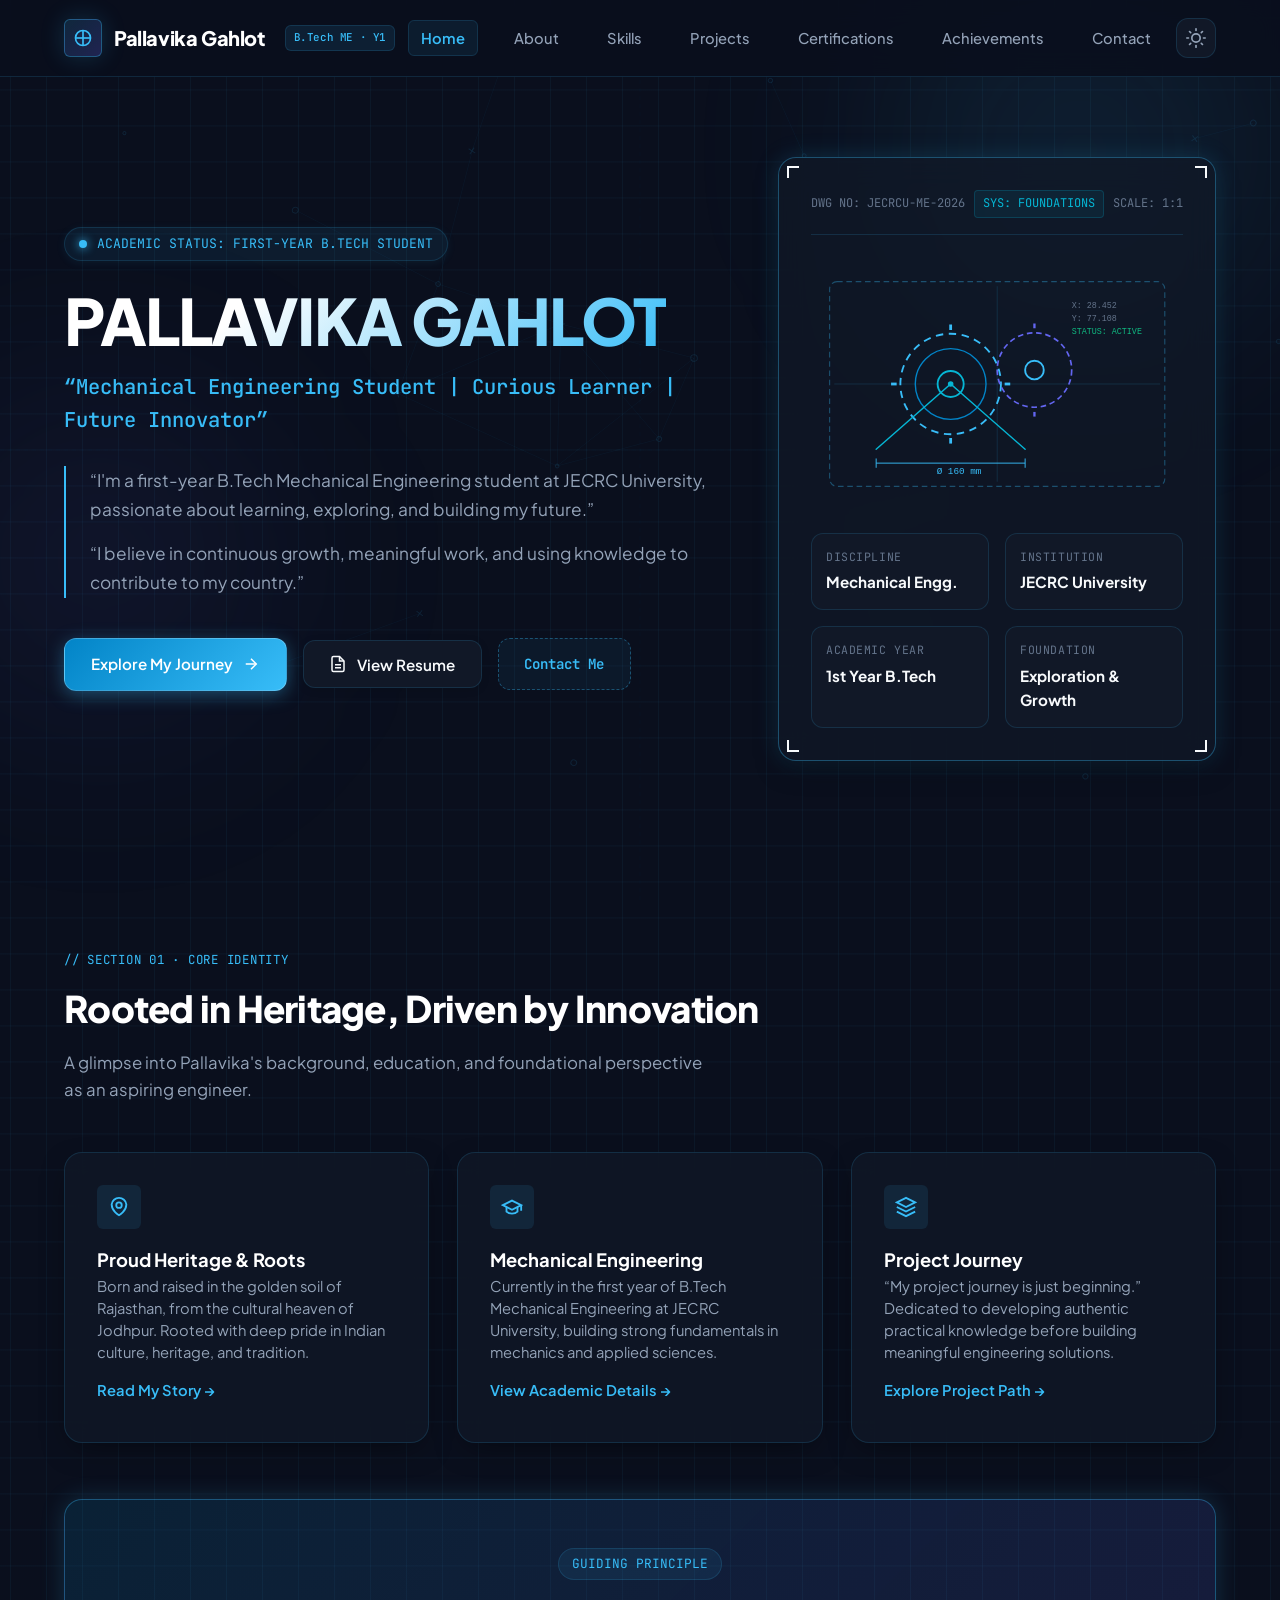
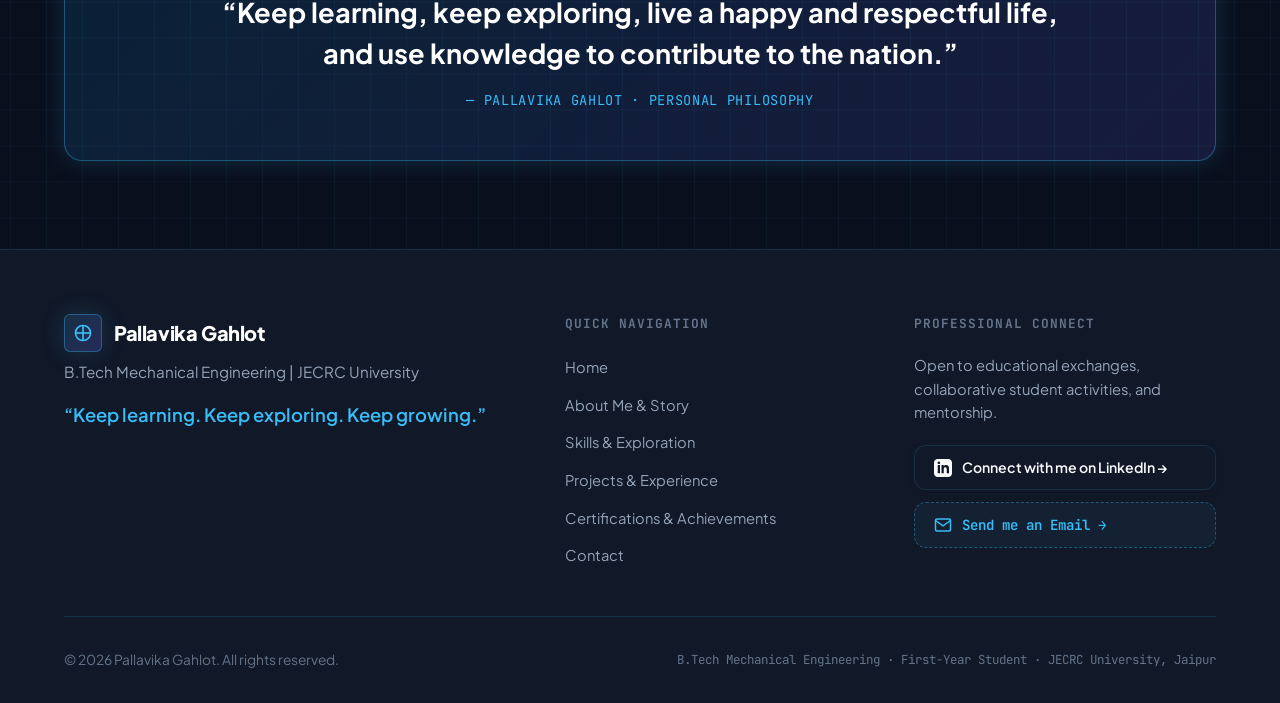
==== index.html @ b245cdf1 "Add files via upload" ====
<!DOCTYPE html>
<html lang="en" data-theme="dark">
<head>
  <meta charset="UTF-8">
  <meta name="viewport" content="width=device-width, initial-scale=1.0">
  <title>Pallavika Gahlot | Mechanical Engineering Student</title>
  <meta name="description" content="Personal portfolio of Pallavika Gahlot, a first-year B.Tech Mechanical Engineering student at JECRC University, passionate about learning, exploration, innovation, and contributing to India.">
  <link rel="stylesheet" href="css/style.css">
  <link rel="stylesheet" href="css/blueprint.css">
</head>
<body>
  <!-- Ambient Background Lighting & Blueprint Grid -->
  <div class="blueprint-background">
    <div class="ambient-light-1"></div>
    <div class="ambient-light-2"></div>
  </div>

  <!-- Sticky Navigation Bar -->
  <header class="navbar-header">
    <div class="container nav-container">
      <a href="index.html" class="brand-logo" aria-label="Pallavika Gahlot Home">
        <div class="brand-emblem">
          <svg width="20" height="20" viewBox="0 0 24 24" fill="none" stroke="currentColor" stroke-width="2">
            <circle cx="12" cy="12" r="9"></circle>
            <path d="M12 3v18"></path>
            <path d="M3 12h18"></path>
          </svg>
        </div>
        <span>Pallavika Gahlot</span>
        <span class="brand-badge">B.Tech ME · Y1</span>
      </a>

      <!-- Desktop Nav -->
      <nav aria-label="Main Navigation">
        <ul class="nav-links-desktop">
          <li><a href="index.html" class="nav-link active">Home</a></li>
          <li><a href="about.html" class="nav-link">About</a></li>
          <li><a href="skills.html" class="nav-link">Skills</a></li>
          <li><a href="projects.html" class="nav-link">Projects</a></li>
          <li><a href="achievements.html#certifications" class="nav-link">Certifications</a></li>
          <li><a href="achievements.html" class="nav-link">Achievements</a></li>
          <li><a href="contact.html" class="nav-link">Contact</a></li>
        </ul>
      </nav>

      <!-- Nav Actions (Theme Toggle & Mobile Menu) -->
      <div class="nav-actions">
        <button class="theme-toggle-btn" aria-label="Toggle visual theme">
          <span class="theme-icon">
            <svg width="20" height="20" viewBox="0 0 24 24" fill="none" stroke="currentColor" stroke-width="2">
              <circle cx="12" cy="12" r="5"></circle>
              <line x1="12" y1="1" x2="12" y2="3"></line>
              <line x1="12" y1="21" x2="12" y2="23"></line>
            </svg>
          </span>
        </button>
        <button class="mobile-menu-btn" aria-label="Open mobile navigation" aria-expanded="false">
          <svg width="24" height="24" viewBox="0 0 24 24" fill="none" stroke="currentColor" stroke-width="2">
            <line x1="3" y1="12" x2="21" y2="12"></line>
            <line x1="3" y1="6" x2="21" y2="6"></line>
            <line x1="3" y1="18" x2="21" y2="18"></line>
          </svg>
        </button>
      </div>
    </div>
  </header>

  <!-- Mobile Drawer Menu -->
  <div class="mobile-nav-drawer" id="mobileNavDrawer" aria-label="Mobile Navigation">
    <a href="index.html" class="mobile-nav-link active">Home <span>→</span></a>
    <a href="about.html" class="mobile-nav-link">About <span>→</span></a>
    <a href="skills.html" class="mobile-nav-link">Skills <span>→</span></a>
    <a href="projects.html" class="mobile-nav-link">Projects <span>→</span></a>
    <a href="achievements.html#certifications" class="mobile-nav-link">Certifications <span>→</span></a>
    <a href="achievements.html" class="mobile-nav-link">Achievements <span>→</span></a>
    <a href="contact.html" class="mobile-nav-link">Contact <span>→</span></a>
  </div>

  <main>
    <!-- PAGE 1 — HERO SECTION -->
    <section class="hero-section">
      <div class="container hero-grid">
        <div class="hero-content-col">
          <div class="hero-eyebrow">
            <span class="pulsing-dot"></span>
            <span>ACADEMIC STATUS: FIRST-YEAR B.TECH STUDENT</span>
          </div>

          <h1 class="hero-title">
            <span>PALLAVIKA GAHLOT</span>
          </h1>

          <div class="hero-headline">
            “Mechanical Engineering Student | Curious Learner | Future Innovator”
          </div>

          <div class="hero-intro-box">
            <p class="hero-intro-text">
              “I'm a first-year B.Tech Mechanical Engineering student at JECRC University, passionate about learning, exploring, and building my future.”
            </p>
            <p class="hero-intro-text">
              “I believe in continuous growth, meaningful work, and using knowledge to contribute to my country.”
            </p>
          </div>

          <div class="hero-actions">
            <a href="about.html" class="btn btn-primary">
              Explore My Journey
              <svg width="18" height="18" viewBox="0 0 24 24" fill="none" stroke="currentColor" stroke-width="2">
                <line x1="5" y1="12" x2="19" y2="12"></line>
                <polyline points="12 5 19 12 12 19"></polyline>
              </svg>
            </a>
            <button class="btn btn-secondary btn-view-resume">
              <svg width="18" height="18" viewBox="0 0 24 24" fill="none" stroke="currentColor" stroke-width="2">
                <path d="M14 2H6a2 2 0 0 0-2 2v16a2 2 0 0 0 2 2h12a2 2 0 0 0 2-2V8z"></path>
                <polyline points="14 2 14 8 20 8"></polyline>
                <line x1="16" y1="13" x2="8" y2="13"></line>
                <line x1="16" y1="17" x2="8" y2="17"></line>
              </svg>
              View Resume
            </button>
            <a href="contact.html" class="btn btn-blueprint">
              Contact Me
            </a>
          </div>
        </div>

        <!-- Mechanical Engineering Blueprint Technical Card -->
        <div class="hero-graphic-col">
          <div class="blueprint-showcase-card">
            <!-- Corner Brackets -->
            <div class="tech-bracket-tl"></div>
            <div class="tech-bracket-tr"></div>
            <div class="tech-bracket-bl"></div>
            <div class="tech-bracket-br"></div>

            <div class="blueprint-header-meta">
              <span>DWG NO: JECRCU-ME-2026</span>
              <span class="spec-badge">SYS: FOUNDATIONS</span>
              <span>SCALE: 1:1</span>
            </div>

            <div class="cad-graphic-wrapper">
              <!-- Geometric Engineering Line Art SVG -->
              <svg class="cad-svg-graphic" viewBox="0 0 400 240" fill="none" xmlns="http://www.w3.org/2000/svg">
                <!-- Outer Schematic Frame -->
                <rect x="20" y="10" width="360" height="220" rx="8" stroke="var(--border-strong)" stroke-dasharray="6 4" stroke-width="1.2"/>
                
                <!-- Center Coordinate Axis -->
                <line x1="200" y1="15" x2="200" y2="225" stroke="var(--border-color)" stroke-width="1"/>
                <line x1="25" y1="120" x2="375" y2="120" stroke="var(--border-color)" stroke-width="1"/>
                
                <!-- Rotating CAD Gear Elements -->
                <g class="gear-cw" style="transform-origin: 150px 120px;">
                  <circle cx="150" cy="120" r="54" stroke="var(--accent-blue)" stroke-width="2" stroke-dasharray="8 6"/>
                  <circle cx="150" cy="120" r="38" stroke="var(--accent-blue-deep)" stroke-width="1.5"/>
                  <circle cx="150" cy="120" r="14" fill="var(--bg-surface)" stroke="var(--accent-cyan)" stroke-width="2"/>
                  <!-- Gear teeth ticks -->
                  <line x1="150" y1="62" x2="150" y2="56" stroke="var(--accent-blue)" stroke-width="3"/>
                  <line x1="150" y1="178" x2="150" y2="184" stroke="var(--accent-blue)" stroke-width="3"/>
                  <line x1="92" y1="120" x2="86" y2="120" stroke="var(--accent-blue)" stroke-width="3"/>
                  <line x1="208" y1="120" x2="214" y2="120" stroke="var(--accent-blue)" stroke-width="3"/>
                </g>

                <g class="gear-ccw" style="transform-origin: 240px 105px;">
                  <circle cx="240" cy="105" r="40" stroke="var(--accent-indigo)" stroke-width="1.8" stroke-dasharray="6 4"/>
                  <circle cx="240" cy="105" r="10" fill="var(--bg-surface)" stroke="var(--accent-blue)" stroke-width="2"/>
                  <line x1="240" y1="60" x2="240" y2="55" stroke="var(--accent-indigo)" stroke-width="2.5"/>
                  <line x1="240" y1="150" x2="240" y2="155" stroke="var(--accent-indigo)" stroke-width="2.5"/>
                </g>

                <!-- Technical Compass / Caliper Geometry Lines -->
                <path d="M 70 190 L 150 120 L 230 190" stroke="var(--accent-cyan)" stroke-width="1.5" stroke-linecap="round"/>
                <circle cx="150" cy="120" r="3" fill="var(--accent-cyan)"/>
                
                <!-- Dimension Annotation -->
                <line x1="70" y1="205" x2="230" y2="205" stroke="var(--accent-blue)" stroke-width="1"/>
                <line x1="70" y1="200" x2="70" y2="210" stroke="var(--accent-blue)" stroke-width="1"/>
                <line x1="230" y1="200" x2="230" y2="210" stroke="var(--accent-blue)" stroke-width="1"/>
                <text x="135" y="217" font-family="monospace" font-size="10" fill="var(--accent-blue)">Ø 160 mm</text>

                <!-- Top Right Precision Coordinates -->
                <text x="280" y="38" font-family="monospace" font-size="9" fill="var(--text-muted)">X: 28.452</text>
                <text x="280" y="52" font-family="monospace" font-size="9" fill="var(--text-muted)">Y: 77.108</text>
                <text x="280" y="66" font-family="monospace" font-size="9" fill="var(--accent-emerald)">STATUS: ACTIVE</text>
              </svg>
            </div>

            <div class="blueprint-stats-grid">
              <div class="spec-item">
                <div class="spec-label">Discipline</div>
                <div class="spec-value">Mechanical Engg.</div>
              </div>
              <div class="spec-item">
                <div class="spec-label">Institution</div>
                <div class="spec-value">JECRC University</div>
              </div>
              <div class="spec-item">
                <div class="spec-label">Academic Year</div>
                <div class="spec-value">1st Year B.Tech</div>
              </div>
              <div class="spec-item">
                <div class="spec-label">Foundation</div>
                <div class="spec-value">Exploration & Growth</div>
              </div>
            </div>
          </div>
        </div>
      </div>
    </section>

    <!-- SECTION: CORE OVERVIEW & ESSENCE -->
    <section class="section-spacing">
      <div class="container">
        <div class="section-header">
          <div class="section-tag">// Section 01 · Core Identity</div>
          <h2 class="section-title">Rooted in Heritage, Driven by Innovation</h2>
          <p class="section-desc">
            A glimpse into Pallavika's background, education, and foundational perspective as an aspiring engineer.
          </p>
        </div>

        <div class="grid-3">
          <!-- Story Teaser Card -->
          <div class="card">
            <div class="interest-icon">
              <svg width="22" height="22" viewBox="0 0 24 24" fill="none" stroke="currentColor" stroke-width="2">
                <path d="M12 21s-8-4.5-8-11.8A8 8 0 0 1 12 2a8 8 0 0 1 8 7.2c0 7.3-8 11.8-8 11.8z"></path>
                <circle cx="12" cy="10" r="3"></circle>
              </svg>
            </div>
            <h3 class="interest-title" style="margin-top: 1rem;">Proud Heritage & Roots</h3>
            <p class="interest-desc">
              Born and raised in the golden soil of Rajasthan, from the cultural heaven of Jodhpur. Rooted with deep pride in Indian culture, heritage, and tradition.
            </p>
            <a href="about.html" class="nav-link" style="padding-left: 0; color: var(--accent-blue); font-weight: 600; margin-top: 0.5rem; display: inline-flex; align-items: center; gap: 0.4rem;">
              Read My Story →
            </a>
          </div>

          <!-- Education Teaser Card -->
          <div class="card">
            <div class="interest-icon">
              <svg width="22" height="22" viewBox="0 0 24 24" fill="none" stroke="currentColor" stroke-width="2">
                <path d="M22 10v6M2 10l10-5 10 5-10 5z"></path>
                <path d="M6 12v5c3 3 9 3 12 0v-5"></path>
              </svg>
            </div>
            <h3 class="interest-title" style="margin-top: 1rem;">Mechanical Engineering</h3>
            <p class="interest-desc">
              Currently in the first year of B.Tech Mechanical Engineering at JECRC University, building strong fundamentals in mechanics and applied sciences.
            </p>
            <a href="about.html#education" class="nav-link" style="padding-left: 0; color: var(--accent-blue); font-weight: 600; margin-top: 0.5rem; display: inline-flex; align-items: center; gap: 0.4rem;">
              View Academic Details →
            </a>
          </div>

          <!-- Project Journey Teaser Card -->
          <div class="card">
            <div class="interest-icon">
              <svg width="22" height="22" viewBox="0 0 24 24" fill="none" stroke="currentColor" stroke-width="2">
                <polygon points="12 2 2 7 12 12 22 7 12 2"></polygon>
                <polyline points="2 17 12 22 22 17"></polyline>
                <polyline points="2 12 12 17 22 12"></polyline>
              </svg>
            </div>
            <h3 class="interest-title" style="margin-top: 1rem;">Project Journey</h3>
            <p class="interest-desc">
              “My project journey is just beginning.” Dedicated to developing authentic practical knowledge before building meaningful engineering solutions.
            </p>
            <a href="projects.html" class="nav-link" style="padding-left: 0; color: var(--accent-blue); font-weight: 600; margin-top: 0.5rem; display: inline-flex; align-items: center; gap: 0.4rem;">
              Explore Project Path →
            </a>
          </div>
        </div>

        <!-- Prominent Personal Philosophy Banner -->
        <div class="philosophy-banner" style="margin-top: 3.5rem;">
          <div class="page-header-tag" style="margin-bottom: 0.75rem;">GUIDING PRINCIPLE</div>
          <blockquote class="philosophy-quote">
            “Keep learning, keep exploring, live a happy and respectful life, and use knowledge to contribute to the nation.”
          </blockquote>
          <div class="philosophy-author">
            — Pallavika Gahlot · Personal Philosophy
          </div>
        </div>
      </div>
    </section>
  </main>

  <!-- PROFESSIONAL FOOTER -->
  <footer class="site-footer">
    <div class="container">
      <div class="footer-grid">
        <div>
          <div class="brand-logo" style="margin-bottom: 0.5rem;">
            <div class="brand-emblem">
              <svg width="20" height="20" viewBox="0 0 24 24" fill="none" stroke="currentColor" stroke-width="2">
                <circle cx="12" cy="12" r="9"></circle>
                <path d="M12 3v18"></path>
                <path d="M3 12h18"></path>
              </svg>
            </div>
            <span>Pallavika Gahlot</span>
          </div>
          <p style="color: var(--text-secondary); font-size: 0.95rem;">
            B.Tech Mechanical Engineering | JECRC University
          </p>
          <p class="footer-quote">
            “Keep learning. Keep exploring. Keep growing.”
          </p>
        </div>

        <div>
          <h4 class="footer-heading">Quick Navigation</h4>
          <ul class="footer-links-list">
            <li><a href="index.html" class="footer-link">Home</a></li>
            <li><a href="about.html" class="footer-link">About Me & Story</a></li>
            <li><a href="skills.html" class="footer-link">Skills & Exploration</a></li>
            <li><a href="projects.html" class="footer-link">Projects & Experience</a></li>
            <li><a href="achievements.html" class="footer-link">Certifications & Achievements</a></li>
            <li><a href="contact.html" class="footer-link">Contact</a></li>
          </ul>
        </div>

        <div>
          <h4 class="footer-heading">Professional Connect</h4>
          <p style="color: var(--text-secondary); font-size: 0.92rem; margin-bottom: 1.25rem;">
            Open to educational exchanges, collaborative student activities, and mentorship.
          </p>
          <div style="display: flex; flex-direction: column; gap: 0.75rem;">
            <a href="https://www.linkedin.com/in/pallavika-gahlot-91a79342b?utm_source=share_via&utm_content=profile&utm_medium=member_android" target="_blank" rel="noopener noreferrer" class="btn btn-secondary" style="font-size: 0.88rem; padding: 0.65rem 1.2rem; justify-content: flex-start;">
              <svg width="18" height="18" viewBox="0 0 24 24" fill="currentColor">
                <path d="M19 0h-14c-2.761 0-5 2.239-5 5v14c0 2.761 2.239 5 5 5h14c2.762 0 5-2.239 5-5v-14c0-2.761-2.238-5-5-5zm-11 19h-3v-11h3v11zm-1.5-12.268c-.966 0-1.75-.79-1.75-1.764s.784-1.764 1.75-1.764 1.75.79 1.75 1.764-.783 1.764-1.75 1.764zm13.5 12.268h-3v-5.604c0-3.368-4-3.113-4 0v5.604h-3v-11h3v1.765c1.396-2.586 7-2.777 7 2.476v6.759z"/>
              </svg>
              Connect with me on LinkedIn →
            </a>
            <a href="mailto:pallavika.26bmen0022@jecrcu.edu.in" class="btn btn-blueprint" style="font-size: 0.88rem; padding: 0.65rem 1.2rem; justify-content: flex-start;">
              <svg width="18" height="18" viewBox="0 0 24 24" fill="none" stroke="currentColor" stroke-width="2">
                <path d="M4 4h16c1.1 0 2 .9 2 2v12c0 1.1-.9 2-2 2H4c-1.1 0-2-.9-2-2V6c0-1.1.9-2 2-2z"></path>
                <polyline points="22,6 12,13 2,6"></polyline>
              </svg>
              Send me an Email →
            </a>
          </div>
        </div>
      </div>

      <div class="footer-bottom-bar">
        <div>
          © 2026 Pallavika Gahlot. All rights reserved.
        </div>
        <div style="font-family: var(--font-tech); font-size: 0.78rem;">
          B.Tech Mechanical Engineering · First-Year Student · JECRC University, Jaipur
        </div>
      </div>
    </div>
  </footer>

  <!-- RESUME PREVIEW MODAL (VERIFIED & AUTHENTIC) -->
  <div class="modal-backdrop" id="resumeModal" role="dialog" aria-modal="true" aria-labelledby="resumeModalTitle">
    <div class="resume-modal-container">
      <div class="resume-modal-header">
        <div>
          <h3 id="resumeModalTitle" style="font-size: 1.25rem; font-weight: 700; color: var(--text-bright);">
            Verified Resume Profile
          </h3>
          <span style="font-family: var(--font-tech); font-size: 0.74rem; color: var(--accent-blue);">
            DOC REF: PG-RESUME-V1.0 · AUTHENTIC INFORMATION ONLY
          </span>
        </div>
        <div style="display: flex; gap: 0.5rem; align-items: center;">
          <button id="printResumeBtn" class="btn btn-secondary" style="padding: 0.4rem 0.8rem; font-size: 0.82rem;" title="Print or save as PDF">
            Print / PDF
          </button>
          <button class="modal-close-btn" data-close-modal aria-label="Close resume modal">
            <svg width="20" height="20" viewBox="0 0 24 24" fill="none" stroke="currentColor" stroke-width="2">
              <line x1="18" y1="6" x2="6" y2="18"></line>
              <line x1="6" y1="6" x2="18" y2="18"></line>
            </svg>
          </button>
        </div>
      </div>

      <div class="resume-modal-body">
        <div class="resume-paper">
          <!-- Resume Header -->
          <div style="border-bottom: 2px solid var(--accent-blue); padding-bottom: 1.25rem; margin-bottom: 1.5rem;">
            <h2 style="font-size: 1.8rem; font-weight: 800; color: var(--text-bright); margin-bottom: 0.25rem;">
              PALLAVIKA GAHLOT
            </h2>
            <div style="font-family: var(--font-tech); font-size: 0.88rem; color: var(--accent-blue); margin-bottom: 0.75rem;">
              First-Year B.Tech Student — Mechanical Engineering | JECRC University
            </div>
            <div style="font-size: 0.88rem; color: var(--text-secondary); display: flex; flex-wrap: wrap; gap: 1.25rem;">
              <span><strong>Email:</strong> pallavika.26bmen0022@jecrcu.edu.in</span>
              <span><strong>Location:</strong> Jodhpur, Rajasthan / Jaipur, India</span>
            </div>
          </div>

          <!-- Academic Education -->
          <div style="margin-bottom: 1.75rem;">
            <h4 style="font-family: var(--font-tech); font-size: 0.85rem; text-transform: uppercase; color: var(--accent-blue); letter-spacing: 0.05em; margin-bottom: 0.75rem; border-bottom: 1px solid var(--border-color); padding-bottom: 0.3rem;">
              // EDUCATION
            </h4>
            
            <div style="margin-bottom: 1rem;">
              <div style="display: flex; justify-content: space-between; flex-wrap: wrap;">
                <strong style="color: var(--text-bright);">Bachelor of Technology (B.Tech) — Mechanical Engineering</strong>
                <span style="font-family: var(--font-tech); font-size: 0.8rem; color: var(--accent-blue);">Current (First-Year)</span>
              </div>
              <div style="color: var(--text-secondary); font-size: 0.92rem;">JECRC University (JECRCU), Jaipur</div>
              <div style="font-size: 0.86rem; color: var(--text-muted); margin-top: 0.2rem;">
                Focusing on core engineering sciences, foundational mathematics, mechanics, and practical engineering inquiry.
              </div>
            </div>

            <div>
              <div style="display: flex; justify-content: space-between; flex-wrap: wrap;">
                <strong style="color: var(--text-bright);">Senior Secondary & High School Education</strong>
                <span style="font-family: var(--font-tech); font-size: 0.8rem; color: var(--text-muted);">Completed</span>
              </div>
              <div style="color: var(--text-secondary); font-size: 0.92rem;">Mahaveer Public School, Jodhpur</div>
              <div style="font-size: 0.86rem; color: var(--text-muted); margin-top: 0.2rem;">
                Institution with strong cultural roots, fostering spiritual purity, disciplined nonviolence, and personal development.
              </div>
            </div>
          </div>

          <!-- Certifications & Participation -->
          <div style="margin-bottom: 1.75rem;">
            <h4 style="font-family: var(--font-tech); font-size: 0.85rem; text-transform: uppercase; color: var(--accent-blue); letter-spacing: 0.05em; margin-bottom: 0.75rem; border-bottom: 1px solid var(--border-color); padding-bottom: 0.3rem;">
              // CERTIFICATIONS
            </h4>
            <div>
              <strong style="color: var(--text-bright);">Model United Nations (MUN) Participation Certificates</strong>
              <div style="color: var(--text-secondary); font-size: 0.9rem; margin-top: 0.2rem;">
                Participated in Model United Nations during school years and received certificates recognizing active participation, public discourse, and international committee simulations.
              </div>
            </div>
          </div>

          <!-- Skills, Activities & Exploration -->
          <div style="margin-bottom: 1.75rem;">
            <h4 style="font-family: var(--font-tech); font-size: 0.85rem; text-transform: uppercase; color: var(--accent-blue); letter-spacing: 0.05em; margin-bottom: 0.75rem; border-bottom: 1px solid var(--border-color); padding-bottom: 0.3rem;">
              // SKILLS & ACTIVE INTERESTS
            </h4>
            <div style="display: flex; flex-wrap: wrap; gap: 0.5rem; margin-bottom: 0.75rem;">
              <span class="theme-chip" style="color: var(--accent-emerald); font-weight: 600;">Badminton</span>
              <span class="theme-chip">Continuous Self-Development</span>
              <span class="theme-chip">Trying New Things</span>
              <span class="theme-chip">Exploring New Activities</span>
              <span class="theme-chip">Learning New Skills</span>
            </div>
            <p style="font-size: 0.86rem; color: var(--text-secondary); line-height: 1.5;">
              <strong>Currently Learning & Exploring:</strong> As a first-year Mechanical Engineering student, actively developing engineering foundations and exploring different practical areas of technology.
            </p>
          </div>

          <!-- Professional Experience Notice -->
          <div style="margin-bottom: 1.75rem;">
            <h4 style="font-family: var(--font-tech); font-size: 0.85rem; text-transform: uppercase; color: var(--accent-blue); letter-spacing: 0.05em; margin-bottom: 0.75rem; border-bottom: 1px solid var(--border-color); padding-bottom: 0.3rem;">
              // PROFESSIONAL EXPERIENCE
            </h4>
            <div style="background: rgba(56, 189, 248, 0.05); padding: 0.9rem; border-radius: var(--radius-sm); border: 1px dashed var(--border-color); font-size: 0.88rem; color: var(--text-secondary);">
              <strong>Status:</strong> No professional work experience yet. As a first-year B.Tech student, Pallavika is currently dedicated to academic education, skill building, exploratory learning, and laboratory foundations.
            </div>
          </div>

          <!-- Personal Philosophy & National Purpose -->
          <div>
            <h4 style="font-family: var(--font-tech); font-size: 0.85rem; text-transform: uppercase; color: var(--accent-blue); letter-spacing: 0.05em; margin-bottom: 0.5rem; border-bottom: 1px solid var(--border-color); padding-bottom: 0.3rem;">
              // GUIDING PHILOSOPHY & AMBITION
            </h4>
            <p style="font-size: 0.9rem; color: var(--text-bright); font-style: italic;">
              “Keep learning, keep exploring, live a happy and respectful life, and use knowledge to contribute to the nation.”
            </p>
          </div>
        </div>

        <div style="margin-top: 1.5rem; text-align: center; color: var(--text-muted); font-size: 0.82rem; font-family: var(--font-tech);">
          [Note: Comprehensive Industry Engineering CV — Coming Soon as upper-year coursework and capstone projects advance.]
        </div>
      </div>
    </div>
  </div>

  <script src="js/blueprint-canvas.js"></script>
  <script src="js/main.js"></script>
</body>
</html>
---- css/style.css ----
/* ===================================================================
   PALLAVIKA GAHLOT - PORTFOLIO STYLESHEET
   Aesthetic: Modern Mechanical Engineering / Clean Technical Blueprint
   =================================================================== */

@import url('https://fonts.googleapis.com/css2?family=JetBrains+Mono:wght@400;500;600&family=Plus+Jakarta+Sans:wght@300;400;500;600;700;800&display=swap');

:root {
  /* Dark Mode Default / Engineering CAD Palette */
  --bg-body: #0a0f1d;
  --bg-surface: #111827;
  --bg-card: rgba(17, 24, 39, 0.75);
  --bg-card-hover: rgba(26, 36, 56, 0.85);
  --bg-elevated: #1e293b;
  --border-color: rgba(56, 189, 248, 0.15);
  --border-strong: rgba(56, 189, 248, 0.35);
  --grid-line: rgba(56, 189, 248, 0.05);

  --text-primary: #f8fafc;
  --text-secondary: #94a3b8;
  --text-muted: #64748b;
  --text-bright: #ffffff;

  --accent-blue: #38bdf8;
  --accent-blue-deep: #0284c7;
  --accent-indigo: #6366f1;
  --accent-cyan: #06b6d4;
  --accent-amber: #f59e0b;
  --accent-amber-glow: rgba(245, 158, 11, 0.2);
  --accent-emerald: #10b981;

  --blueprint-glow: 0 0 25px rgba(56, 189, 248, 0.18);
  --blueprint-glow-strong: 0 0 35px rgba(56, 189, 248, 0.35);
  --shadow-card: 0 10px 30px -10px rgba(0, 0, 0, 0.5);

  --font-main: 'Plus Jakarta Sans', system-ui, -apple-system, sans-serif;
  --font-tech: 'JetBrains Mono', Consolas, monospace;

  --radius-sm: 6px;
  --radius-md: 12px;
  --radius-lg: 18px;
  --radius-full: 9999px;

  --transition-fast: 0.2s cubic-bezier(0.16, 1, 0.3, 1);
  --transition-base: 0.3s cubic-bezier(0.16, 1, 0.3, 1);
  --transition-smooth: 0.5s cubic-bezier(0.16, 1, 0.3, 1);
}

[data-theme="light"] {
  --bg-body: #f8fafc;
  --bg-surface: #ffffff;
  --bg-card: rgba(255, 255, 255, 0.9);
  --bg-card-hover: #ffffff;
  --bg-elevated: #f1f5f9;
  --border-color: rgba(2, 132, 199, 0.18);
  --border-strong: rgba(2, 132, 199, 0.35);
  --grid-line: rgba(2, 132, 199, 0.06);

  --text-primary: #0f172a;
  --text-secondary: #475569;
  --text-muted: #64748b;
  --text-bright: #020617;

  --accent-blue: #0284c7;
  --accent-blue-deep: #0369a1;
  --accent-indigo: #4f46e5;
  --accent-cyan: #0891b2;
  --accent-amber: #d97706;
  --accent-amber-glow: rgba(217, 119, 6, 0.15);
  --accent-emerald: #059669;

  --blueprint-glow: 0 0 20px rgba(2, 132, 199, 0.12);
  --blueprint-glow-strong: 0 0 30px rgba(2, 132, 199, 0.22);
  --shadow-card: 0 10px 30px -10px rgba(15, 23, 42, 0.08);
}

/* Base Resets */
*, *::before, *::after {
  box-sizing: border-box;
  margin: 0;
  padding: 0;
}

html {
  font-family: var(--font-main);
  background-color: var(--bg-body);
  color: var(--text-primary);
  scroll-behavior: smooth;
  line-height: 1.6;
  -webkit-font-smoothing: antialiased;
  -moz-osx-font-smoothing: grayscale;
}

body {
  min-height: 100vh;
  display: flex;
  flex-direction: column;
  overflow-x: hidden;
  position: relative;
  background-image: 
    linear-gradient(var(--grid-line) 1px, transparent 1px),
    linear-gradient(90deg, var(--grid-line) 1px, transparent 1px);
  background-size: 36px 36px;
  background-position: center center;
}

a {
  color: inherit;
  text-decoration: none;
  transition: color var(--transition-fast);
}

img, svg {
  vertical-align: middle;
  max-width: 100%;
}

button {
  font-family: inherit;
  cursor: pointer;
  border: none;
  background: none;
}

/* Blueprint Grid Background Accent & Ambient Lights */
.blueprint-background {
  position: fixed;
  top: 0;
  left: 0;
  width: 100%;
  height: 100%;
  pointer-events: none;
  z-index: 0;
  overflow: hidden;
}

.ambient-light-1 {
  position: absolute;
  top: -150px;
  right: -100px;
  width: 600px;
  height: 600px;
  border-radius: 50%;
  background: radial-gradient(circle, rgba(56, 189, 248, 0.12) 0%, transparent 70%);
  filter: blur(80px);
}

.ambient-light-2 {
  position: absolute;
  bottom: 10%;
  left: -150px;
  width: 500px;
  height: 500px;
  border-radius: 50%;
  background: radial-gradient(circle, rgba(99, 102, 241, 0.1) 0%, transparent 70%);
  filter: blur(90px);
}

/* Container */
.container {
  width: 100%;
  max-width: 1200px;
  margin: 0 auto;
  padding: 0 1.5rem;
  position: relative;
  z-index: 1;
}

.section-spacing {
  padding: 5.5rem 0;
}

@media (max-width: 768px) {
  .section-spacing {
    padding: 3.5rem 0;
  }
}

/* ===================================================================
   NAVIGATION BAR
   =================================================================== */
.navbar-header {
  position: sticky;
  top: 0;
  left: 0;
  width: 100%;
  z-index: 1000;
  background: rgba(10, 15, 29, 0.85);
  backdrop-filter: blur(14px);
  -webkit-backdrop-filter: blur(14px);
  border-bottom: 1px solid var(--border-color);
  transition: all var(--transition-base);
}

[data-theme="light"] .navbar-header {
  background: rgba(248, 250, 252, 0.88);
}

.nav-container {
  display: flex;
  align-items: center;
  justify-content: space-between;
  height: 4.75rem;
}

.brand-logo {
  display: flex;
  align-items: center;
  gap: 0.75rem;
  font-weight: 800;
  font-size: 1.25rem;
  letter-spacing: -0.02em;
  color: var(--text-bright);
}

.brand-emblem {
  width: 38px;
  height: 38px;
  border-radius: var(--radius-sm);
  background: linear-gradient(135deg, rgba(56, 189, 248, 0.15), rgba(99, 102, 241, 0.25));
  border: 1px solid var(--border-strong);
  display: flex;
  align-items: center;
  justify-content: center;
  color: var(--accent-blue);
  box-shadow: var(--blueprint-glow);
}

.brand-badge {
  font-family: var(--font-tech);
  font-size: 0.68rem;
  padding: 0.2rem 0.5rem;
  background: rgba(56, 189, 248, 0.1);
  color: var(--accent-blue);
  border: 1px solid var(--border-color);
  border-radius: var(--radius-sm);
  margin-left: 0.5rem;
  font-weight: 500;
}

.nav-links-desktop {
  display: flex;
  align-items: center;
  gap: 1.5rem;
  list-style: none;
}

.nav-link {
  font-size: 0.92rem;
  font-weight: 500;
  color: var(--text-secondary);
  padding: 0.5rem 0.75rem;
  border-radius: var(--radius-sm);
  position: relative;
  transition: all var(--transition-fast);
}

.nav-link:hover {
  color: var(--accent-blue);
}

.nav-link.active {
  color: var(--accent-blue);
  font-weight: 600;
  background: rgba(56, 189, 248, 0.08);
  border: 1px solid var(--border-color);
}

.nav-actions {
  display: flex;
  align-items: center;
  gap: 0.85rem;
}

.theme-toggle-btn {
  width: 40px;
  height: 40px;
  border-radius: var(--radius-md);
  border: 1px solid var(--border-color);
  background: var(--bg-surface);
  color: var(--text-secondary);
  display: flex;
  align-items: center;
  justify-content: center;
  transition: all var(--transition-fast);
}

.theme-toggle-btn:hover {
  color: var(--accent-blue);
  border-color: var(--accent-blue);
  box-shadow: var(--blueprint-glow);
}

.mobile-menu-btn {
  display: none;
  width: 40px;
  height: 40px;
  border-radius: var(--radius-md);
  border: 1px solid var(--border-color);
  background: var(--bg-surface);
  color: var(--text-primary);
  align-items: center;
  justify-content: center;
}

@media (max-width: 900px) {
  .nav-links-desktop {
    display: none;
  }
  .mobile-menu-btn {
    display: flex;
  }
}

/* Mobile Drawer */
.mobile-nav-drawer {
  display: none;
  position: fixed;
  top: 4.75rem;
  left: 0;
  width: 100%;
  background: var(--bg-surface);
  border-bottom: 1px solid var(--border-color);
  padding: 1.5rem;
  box-shadow: 0 20px 30px rgba(0, 0, 0, 0.3);
  z-index: 999;
  flex-direction: column;
  gap: 0.75rem;
  transform: translateY(-10px);
  opacity: 0;
  transition: all var(--transition-base);
}

.mobile-nav-drawer.open {
  display: flex;
  transform: translateY(0);
  opacity: 1;
}

.mobile-nav-link {
  font-size: 1.05rem;
  font-weight: 500;
  padding: 0.75rem 1rem;
  border-radius: var(--radius-sm);
  color: var(--text-secondary);
  border: 1px solid transparent;
  display: flex;
  align-items: center;
  justify-content: space-between;
}

.mobile-nav-link:hover,
.mobile-nav-link.active {
  color: var(--accent-blue);
  background: rgba(56, 189, 248, 0.08);
  border-color: var(--border-color);
}

/* ===================================================================
   HERO SECTION (HOME)
   =================================================================== */
.hero-section {
  position: relative;
  padding: 5rem 0 6rem 0;
  overflow: hidden;
}

.hero-grid {
  display: grid;
  grid-template-columns: 1.2fr 0.8fr;
  gap: 3.5rem;
  align-items: center;
}

@media (max-width: 992px) {
  .hero-grid {
    grid-template-columns: 1fr;
    gap: 3rem;
  }
}

.hero-eyebrow {
  display: inline-flex;
  align-items: center;
  gap: 0.6rem;
  padding: 0.35rem 0.9rem;
  background: rgba(56, 189, 248, 0.08);
  border: 1px solid var(--border-color);
  border-radius: var(--radius-full);
  font-family: var(--font-tech);
  font-size: 0.82rem;
  color: var(--accent-blue);
  margin-bottom: 1.5rem;
  box-shadow: 0 2px 10px rgba(56, 189, 248, 0.08);
}

.pulsing-dot {
  width: 8px;
  height: 8px;
  border-radius: 50%;
  background: var(--accent-blue);
  box-shadow: 0 0 10px var(--accent-blue);
  animation: pulse 2s infinite;
}

@keyframes pulse {
  0% { transform: scale(0.95); opacity: 0.8; }
  50% { transform: scale(1.3); opacity: 1; }
  100% { transform: scale(0.95); opacity: 0.8; }
}

.hero-title {
  font-size: clamp(2.5rem, 5vw, 4.2rem);
  font-weight: 800;
  line-height: 1.1;
  letter-spacing: -0.03em;
  margin-bottom: 1rem;
  color: var(--text-bright);
}

.hero-title span {
  background: linear-gradient(135deg, var(--text-bright) 30%, var(--accent-blue) 100%);
  -webkit-background-clip: text;
  -webkit-text-fill-color: transparent;
}

.hero-headline {
  font-family: var(--font-tech);
  font-size: clamp(1rem, 2vw, 1.28rem);
  font-weight: 500;
  color: var(--accent-blue);
  margin-bottom: 1.8rem;
  display: flex;
  align-items: center;
  gap: 0.5rem;
  flex-wrap: wrap;
}

.hero-intro-box {
  border-left: 2px solid var(--accent-blue);
  padding-left: 1.5rem;
  margin-bottom: 2.5rem;
  display: flex;
  flex-direction: column;
  gap: 0.9rem;
}

.hero-intro-text {
  font-size: 1.08rem;
  line-height: 1.7;
  color: var(--text-secondary);
}

.hero-intro-text strong {
  color: var(--text-primary);
  font-weight: 600;
}

.hero-actions {
  display: flex;
  align-items: center;
  gap: 1rem;
  flex-wrap: wrap;
}

/* Buttons */
.btn {
  display: inline-flex;
  align-items: center;
  justify-content: center;
  gap: 0.6rem;
  padding: 0.85rem 1.6rem;
  font-size: 0.95rem;
  font-weight: 600;
  border-radius: var(--radius-md);
  transition: all var(--transition-base);
  text-decoration: none;
  white-space: nowrap;
}

.btn-primary {
  background: linear-gradient(135deg, var(--accent-blue-deep), var(--accent-blue));
  color: #ffffff;
  box-shadow: 0 4px 18px rgba(56, 189, 248, 0.35);
  border: 1px solid rgba(255, 255, 255, 0.2);
}

.btn-primary:hover {
  transform: translateY(-2px);
  box-shadow: 0 6px 24px rgba(56, 189, 248, 0.5);
  color: #ffffff;
}

.btn-secondary {
  background: var(--bg-surface);
  color: var(--text-primary);
  border: 1px solid var(--border-color);
  box-shadow: 0 2px 8px rgba(0, 0, 0, 0.1);
}

.btn-secondary:hover {
  background: var(--bg-elevated);
  border-color: var(--accent-blue);
  color: var(--accent-blue);
  transform: translateY(-2px);
}

.btn-blueprint {
  background: rgba(56, 189, 248, 0.06);
  color: var(--accent-blue);
  border: 1px dashed var(--border-strong);
  font-family: var(--font-tech);
  font-size: 0.88rem;
}

.btn-blueprint:hover {
  background: rgba(56, 189, 248, 0.14);
  border-style: solid;
  border-color: var(--accent-blue);
  box-shadow: var(--blueprint-glow);
  transform: translateY(-2px);
}

/* Hero Mechanical Illustration Card */
.blueprint-showcase-card {
  position: relative;
  background: var(--bg-card);
  backdrop-filter: blur(16px);
  border: 1px solid var(--border-strong);
  border-radius: var(--radius-lg);
  padding: 2rem;
  box-shadow: var(--shadow-card), var(--blueprint-glow);
  overflow: hidden;
}

/* Corner Technical Brackets */
.tech-bracket-tl,
.tech-bracket-tr,
.tech-bracket-bl,
.tech-bracket-br {
  position: absolute;
  width: 12px;
  height: 12px;
  border-color: var(--accent-blue);
  pointer-events: none;
}

.tech-bracket-tl { top: 8px; left: 8px; border-top: 2px solid; border-left: 2px solid; }
.tech-bracket-tr { top: 8px; right: 8px; border-top: 2px solid; border-right: 2px solid; }
.tech-bracket-bl { bottom: 8px; left: 8px; border-bottom: 2px solid; border-left: 2px solid; }
.tech-bracket-br { bottom: 8px; right: 8px; border-bottom: 2px solid; border-right: 2px solid; }

.blueprint-header-meta {
  display: flex;
  justify-content: space-between;
  align-items: center;
  border-bottom: 1px solid var(--border-color);
  padding-bottom: 1rem;
  margin-bottom: 1.5rem;
  font-family: var(--font-tech);
  font-size: 0.75rem;
  color: var(--text-muted);
}

.spec-badge {
  color: var(--accent-cyan);
  background: rgba(6, 182, 212, 0.08);
  padding: 0.2rem 0.5rem;
  border-radius: 4px;
  border: 1px solid rgba(6, 182, 212, 0.2);
}

.cad-graphic-wrapper {
  position: relative;
  height: 250px;
  display: flex;
  align-items: center;
  justify-content: center;
  margin-bottom: 1.5rem;
}

.cad-svg-graphic {
  width: 100%;
  height: 100%;
}

.blueprint-stats-grid {
  display: grid;
  grid-template-columns: repeat(2, 1fr);
  gap: 1rem;
}

.spec-item {
  background: var(--bg-surface);
  border: 1px solid var(--border-color);
  border-radius: var(--radius-md);
  padding: 0.9rem;
}

.spec-label {
  font-family: var(--font-tech);
  font-size: 0.72rem;
  color: var(--text-muted);
  text-transform: uppercase;
  letter-spacing: 0.05em;
  margin-bottom: 0.25rem;
}

.spec-value {
  font-size: 0.95rem;
  font-weight: 700;
  color: var(--text-primary);
}

/* ===================================================================
   PAGE HEADER / SECTION HEADERS
   =================================================================== */
.page-header {
  padding: 4.5rem 0 2.5rem 0;
  text-align: center;
  position: relative;
}

.page-header-tag {
  display: inline-flex;
  align-items: center;
  gap: 0.5rem;
  font-family: var(--font-tech);
  font-size: 0.8rem;
  color: var(--accent-blue);
  background: rgba(56, 189, 248, 0.08);
  border: 1px solid var(--border-color);
  padding: 0.3rem 0.8rem;
  border-radius: var(--radius-full);
  margin-bottom: 1rem;
}

.page-title {
  font-size: clamp(2rem, 3.8vw, 3rem);
  font-weight: 800;
  letter-spacing: -0.02em;
  color: var(--text-bright);
  margin-bottom: 1rem;
}

.page-subtitle {
  font-size: 1.12rem;
  color: var(--text-secondary);
  max-width: 680px;
  margin: 0 auto;
  line-height: 1.6;
}

/* Section Header standard */
.section-header {
  margin-bottom: 3rem;
}

.section-tag {
  display: inline-flex;
  align-items: center;
  gap: 0.5rem;
  font-family: var(--font-tech);
  font-size: 0.78rem;
  color: var(--accent-blue);
  margin-bottom: 0.6rem;
  text-transform: uppercase;
  letter-spacing: 0.06em;
}

.section-title {
  font-size: clamp(1.75rem, 3vw, 2.3rem);
  font-weight: 800;
  letter-spacing: -0.02em;
  color: var(--text-bright);
  margin-bottom: 0.75rem;
}

.section-desc {
  font-size: 1.05rem;
  color: var(--text-secondary);
  max-width: 640px;
}

/* ===================================================================
   CARDS & GRIDS
   =================================================================== */
.card {
  background: var(--bg-card);
  backdrop-filter: blur(12px);
  -webkit-backdrop-filter: blur(12px);
  border: 1px solid var(--border-color);
  border-radius: var(--radius-lg);
  padding: 2rem;
  position: relative;
  transition: all var(--transition-base);
  box-shadow: var(--shadow-card);
}

.card:hover {
  border-color: var(--border-strong);
  transform: translateY(-3px);
  box-shadow: var(--shadow-card), var(--blueprint-glow);
}

.grid-2 {
  display: grid;
  grid-template-columns: repeat(2, 1fr);
  gap: 2rem;
}

.grid-3 {
  display: grid;
  grid-template-columns: repeat(3, 1fr);
  gap: 1.75rem;
}

@media (max-width: 900px) {
  .grid-2, .grid-3 {
    grid-template-columns: 1fr;
    gap: 1.5rem;
  }
}

/* Story Card specific styling */
.story-card {
  background: linear-gradient(145deg, rgba(17, 24, 39, 0.9), rgba(30, 41, 59, 0.7));
  border: 1px solid var(--border-strong);
  border-radius: var(--radius-lg);
  padding: 2.75rem;
  position: relative;
  overflow: hidden;
}

[data-theme="light"] .story-card {
  background: linear-gradient(145deg, #ffffff, #f1f5f9);
}

.story-quote-mark {
  position: absolute;
  top: 1.5rem;
  right: 2rem;
  font-size: 7rem;
  line-height: 1;
  font-family: serif;
  color: rgba(56, 189, 248, 0.08);
  pointer-events: none;
}

.story-lead-text {
  font-size: 1.25rem;
  line-height: 1.75;
  color: var(--text-bright);
  font-weight: 500;
  margin-bottom: 1.75rem;
  position: relative;
  z-index: 1;
}

.story-pride-badge {
  display: inline-flex;
  align-items: center;
  gap: 0.75rem;
  padding: 0.85rem 1.4rem;
  background: rgba(245, 158, 11, 0.1);
  border: 1px solid rgba(245, 158, 11, 0.3);
  border-radius: var(--radius-md);
  color: var(--accent-amber);
  font-weight: 600;
  font-size: 1.02rem;
}

.roots-pills-grid {
  display: grid;
  grid-template-columns: repeat(3, 1fr);
  gap: 1.25rem;
  margin-top: 2rem;
}

@media (max-width: 768px) {
  .roots-pills-grid {
    grid-template-columns: 1fr;
  }
}

.root-pill-card {
  background: var(--bg-surface);
  border: 1px solid var(--border-color);
  border-radius: var(--radius-md);
  padding: 1.25rem;
  display: flex;
  flex-direction: column;
  gap: 0.4rem;
}

.root-pill-tag {
  font-family: var(--font-tech);
  font-size: 0.7rem;
  color: var(--accent-blue);
  text-transform: uppercase;
}

.root-pill-title {
  font-size: 1.05rem;
  font-weight: 700;
  color: var(--text-bright);
}

.root-pill-desc {
  font-size: 0.88rem;
  color: var(--text-secondary);
  line-height: 1.4;
}

/* ===================================================================
   EDUCATION CARDS
   =================================================================== */
.timeline-card {
  position: relative;
  padding: 2rem;
  background: var(--bg-card);
  border: 1px solid var(--border-color);
  border-radius: var(--radius-lg);
  display: flex;
  gap: 1.5rem;
  align-items: flex-start;
}

.timeline-icon-box {
  width: 52px;
  height: 52px;
  flex-shrink: 0;
  border-radius: var(--radius-md);
  background: rgba(56, 189, 248, 0.1);
  border: 1px solid var(--border-strong);
  display: flex;
  align-items: center;
  justify-content: center;
  color: var(--accent-blue);
}

.timeline-content {
  flex-grow: 1;
}

.timeline-badge {
  font-family: var(--font-tech);
  font-size: 0.74rem;
  display: inline-block;
  padding: 0.2rem 0.6rem;
  border-radius: var(--radius-sm);
  background: rgba(56, 189, 248, 0.1);
  color: var(--accent-blue);
  border: 1px solid var(--border-color);
  margin-bottom: 0.5rem;
}

.timeline-title {
  font-size: 1.35rem;
  font-weight: 700;
  color: var(--text-bright);
  margin-bottom: 0.25rem;
}

.timeline-institution {
  font-size: 1.05rem;
  font-weight: 600;
  color: var(--accent-blue);
  margin-bottom: 0.75rem;
}

.timeline-detail {
  font-size: 0.95rem;
  color: var(--text-secondary);
  line-height: 1.6;
}

/* ===================================================================
   PHILOSOPHY BANNER
   =================================================================== */
.philosophy-banner {
  background: linear-gradient(135deg, rgba(14, 165, 233, 0.12), rgba(99, 102, 241, 0.15));
  border: 1px solid var(--border-strong);
  border-radius: var(--radius-lg);
  padding: 3rem 2rem;
  text-align: center;
  position: relative;
  box-shadow: var(--blueprint-glow);
  overflow: hidden;
}

.philosophy-quote {
  font-size: clamp(1.2rem, 2.5vw, 1.7rem);
  font-weight: 700;
  line-height: 1.5;
  color: var(--text-bright);
  max-width: 850px;
  margin: 0 auto 1rem auto;
}

.philosophy-author {
  font-family: var(--font-tech);
  font-size: 0.85rem;
  color: var(--accent-blue);
  letter-spacing: 0.05em;
  text-transform: uppercase;
}

/* ===================================================================
   CURIOSITY & EXPLORATION / HOBBIES
   =================================================================== */
.interest-card {
  background: var(--bg-surface);
  border: 1px solid var(--border-color);
  border-radius: var(--radius-md);
  padding: 1.5rem;
  display: flex;
  flex-direction: column;
  gap: 0.75rem;
  transition: all var(--transition-base);
}

.interest-card:hover {
  border-color: var(--accent-blue);
  transform: translateY(-3px);
  box-shadow: var(--blueprint-glow);
}

.interest-icon {
  width: 44px;
  height: 44px;
  border-radius: var(--radius-sm);
  background: rgba(56, 189, 248, 0.1);
  display: flex;
  align-items: center;
  justify-content: center;
  color: var(--accent-blue);
}

.interest-title {
  font-size: 1.15rem;
  font-weight: 700;
  color: var(--text-bright);
}

.interest-desc {
  font-size: 0.92rem;
  color: var(--text-secondary);
  line-height: 1.5;
}

/* ===================================================================
   SKILLS & LEARNING SECTIONS
   =================================================================== */
.skill-feature-box {
  background: var(--bg-card);
  border: 1px solid var(--border-color);
  border-radius: var(--radius-lg);
  padding: 2.25rem;
}

.skill-tag-active {
  display: inline-flex;
  align-items: center;
  gap: 0.5rem;
  padding: 0.6rem 1.2rem;
  border-radius: var(--radius-md);
  background: rgba(16, 185, 129, 0.12);
  border: 1px solid rgba(16, 185, 129, 0.3);
  color: var(--accent-emerald);
  font-weight: 700;
  font-size: 1.05rem;
  margin-bottom: 1rem;
}

.learning-exploration-banner {
  background: rgba(56, 189, 248, 0.05);
  border: 1px dashed var(--border-strong);
  border-radius: var(--radius-lg);
  padding: 2rem;
  position: relative;
  margin-top: 1.5rem;
}

.learning-quote {
  font-size: 1.15rem;
  font-weight: 500;
  color: var(--text-primary);
  line-height: 1.7;
}

.engineering-path-pill {
  display: inline-flex;
  align-items: center;
  gap: 0.5rem;
  padding: 0.4rem 0.9rem;
  background: var(--bg-surface);
  border: 1px solid var(--border-color);
  border-radius: var(--radius-full);
  font-family: var(--font-tech);
  font-size: 0.78rem;
  color: var(--text-secondary);
}

/* ===================================================================
   PROJECTS SECTION - COMING SOON ENGINEERING CARDS
   =================================================================== */
.project-banner-intro {
  background: linear-gradient(135deg, rgba(56, 189, 248, 0.08), rgba(99, 102, 241, 0.08));
  border: 1px solid var(--border-strong);
  border-radius: var(--radius-lg);
  padding: 2.5rem;
  text-align: center;
  margin-bottom: 3rem;
}

.blueprint-project-card {
  position: relative;
  background: var(--bg-card);
  border: 1px dashed var(--border-strong);
  border-radius: var(--radius-lg);
  padding: 2rem;
  display: flex;
  flex-direction: column;
  justify-content: space-between;
  min-height: 320px;
  transition: all var(--transition-base);
  overflow: hidden;
}

.blueprint-project-card:hover {
  border-style: solid;
  border-color: var(--accent-blue);
  box-shadow: var(--blueprint-glow);
  transform: translateY(-4px);
}

.blueprint-watermark {
  position: absolute;
  bottom: -20px;
  right: -20px;
  width: 140px;
  height: 140px;
  opacity: 0.05;
  pointer-events: none;
}

.project-status-tag {
  display: inline-flex;
  align-items: center;
  gap: 0.4rem;
  font-family: var(--font-tech);
  font-size: 0.75rem;
  padding: 0.25rem 0.65rem;
  border-radius: var(--radius-sm);
  background: rgba(245, 158, 11, 0.1);
  color: var(--accent-amber);
  border: 1px solid rgba(245, 158, 11, 0.3);
  margin-bottom: 1rem;
}

.project-card-title {
  font-size: 1.25rem;
  font-weight: 700;
  color: var(--text-bright);
  margin-bottom: 0.6rem;
}

.project-card-desc {
  font-size: 0.94rem;
  color: var(--text-secondary);
  line-height: 1.6;
  margin-bottom: 1.5rem;
}

.project-schematic-footer {
  border-top: 1px solid var(--border-color);
  padding-top: 1rem;
  display: flex;
  align-items: center;
  justify-content: space-between;
  font-family: var(--font-tech);
  font-size: 0.75rem;
  color: var(--text-muted);
}

/* ===================================================================
   ACHIEVEMENTS & VALUES CARDS
   =================================================================== */
.achievement-quote-hero {
  background: linear-gradient(135deg, rgba(15, 23, 42, 0.95), rgba(30, 41, 59, 0.9));
  border: 1px solid var(--border-strong);
  border-radius: var(--radius-lg);
  padding: 3rem 2.5rem;
  text-align: center;
  margin-bottom: 3rem;
  box-shadow: var(--shadow-card), var(--blueprint-glow);
}

[data-theme="light"] .achievement-quote-hero {
  background: linear-gradient(135deg, #ffffff, #f8fafc);
}

.achievement-statement {
  font-size: clamp(1.25rem, 2.8vw, 1.85rem);
  font-weight: 700;
  color: var(--text-bright);
  line-height: 1.55;
  max-width: 900px;
  margin: 0 auto 1.5rem auto;
}

.value-card {
  background: var(--bg-card);
  border: 1px solid var(--border-color);
  border-radius: var(--radius-md);
  padding: 1.75rem;
  display: flex;
  flex-direction: column;
  gap: 0.75rem;
  transition: all var(--transition-base);
}

.value-card:hover {
  border-color: var(--accent-blue);
  transform: translateY(-3px);
  box-shadow: var(--blueprint-glow);
}

.value-icon-box {
  width: 46px;
  height: 46px;
  border-radius: var(--radius-sm);
  background: rgba(56, 189, 248, 0.1);
  display: flex;
  align-items: center;
  justify-content: center;
  color: var(--accent-blue);
}

.value-title {
  font-size: 1.15rem;
  font-weight: 700;
  color: var(--text-bright);
}

.value-desc {
  font-size: 0.92rem;
  color: var(--text-secondary);
  line-height: 1.5;
}

/* ===================================================================
   CAREER GOALS & WORK EXPERIENCE
   =================================================================== */
.career-goal-card {
  background: linear-gradient(135deg, rgba(2, 132, 199, 0.08), rgba(99, 102, 241, 0.1));
  border: 1px solid var(--border-strong);
  border-radius: var(--radius-lg);
  padding: 2.75rem;
  margin-bottom: 3rem;
}

.career-goal-heading {
  font-size: 1.6rem;
  font-weight: 800;
  color: var(--text-bright);
  margin-bottom: 0.75rem;
}

.career-goal-main {
  font-size: 1.25rem;
  font-weight: 600;
  color: var(--accent-blue);
  margin-bottom: 1.75rem;
  line-height: 1.6;
}

.themes-chips-container {
  display: flex;
  flex-wrap: wrap;
  gap: 0.75rem;
}

.theme-chip {
  padding: 0.45rem 1rem;
  background: var(--bg-surface);
  border: 1px solid var(--border-color);
  border-radius: var(--radius-full);
  font-family: var(--font-tech);
  font-size: 0.84rem;
  color: var(--text-primary);
  display: flex;
  align-items: center;
  gap: 0.4rem;
}

/* Work Experience Card */
.work-exp-box {
  background: var(--bg-card);
  border: 1px solid var(--border-color);
  border-radius: var(--radius-lg);
  padding: 2rem;
  display: flex;
  gap: 1.5rem;
  align-items: flex-start;
}

@media (max-width: 640px) {
  .work-exp-box {
    flex-direction: column;
  }
}

/* ===================================================================
   CONTACT SECTION
   =================================================================== */
.contact-container-grid {
  display: grid;
  grid-template-columns: 1fr 1fr;
  gap: 2.5rem;
}

@media (max-width: 860px) {
  .contact-container-grid {
    grid-template-columns: 1fr;
  }
}

.contact-card-info {
  background: var(--bg-card);
  border: 1px solid var(--border-color);
  border-radius: var(--radius-lg);
  padding: 2.5rem;
  display: flex;
  flex-direction: column;
  gap: 1.75rem;
}

.contact-channel-item {
  display: flex;
  gap: 1.25rem;
  align-items: flex-start;
}

.contact-channel-icon {
  width: 48px;
  height: 48px;
  border-radius: var(--radius-md);
  background: rgba(56, 189, 248, 0.1);
  border: 1px solid var(--border-color);
  display: flex;
  align-items: center;
  justify-content: center;
  color: var(--accent-blue);
  flex-shrink: 0;
}

.contact-channel-label {
  font-family: var(--font-tech);
  font-size: 0.72rem;
  text-transform: uppercase;
  color: var(--text-muted);
  margin-bottom: 0.25rem;
}

.contact-channel-value {
  font-size: 1.05rem;
  font-weight: 600;
  color: var(--text-bright);
  word-break: break-all;
  margin-bottom: 0.5rem;
}

/* Interactive Connect Form / Note */
.contact-interactive-card {
  background: var(--bg-surface);
  border: 1px solid var(--border-strong);
  border-radius: var(--radius-lg);
  padding: 2.5rem;
  position: relative;
}

.contact-form-group {
  margin-bottom: 1.25rem;
}

.contact-form-label {
  display: block;
  font-size: 0.88rem;
  font-weight: 600;
  color: var(--text-primary);
  margin-bottom: 0.4rem;
}

.contact-form-input,
.contact-form-textarea {
  width: 100%;
  padding: 0.8rem 1rem;
  border-radius: var(--radius-sm);
  background: var(--bg-body);
  border: 1px solid var(--border-color);
  color: var(--text-primary);
  font-family: inherit;
  font-size: 0.95rem;
  transition: all var(--transition-fast);
}

.contact-form-input:focus,
.contact-form-textarea:focus {
  outline: none;
  border-color: var(--accent-blue);
  box-shadow: var(--blueprint-glow);
}

/* ===================================================================
   FOOTER
   =================================================================== */
.site-footer {
  margin-top: auto;
  border-top: 1px solid var(--border-color);
  background: var(--bg-surface);
  padding: 4rem 0 2rem 0;
  position: relative;
  z-index: 10;
}

.footer-grid {
  display: grid;
  grid-template-columns: 1.5fr 1fr 1fr;
  gap: 3rem;
  margin-bottom: 3rem;
}

@media (max-width: 900px) {
  .footer-grid {
    grid-template-columns: 1fr;
    gap: 2rem;
  }
}

.footer-quote {
  font-size: 1.15rem;
  font-weight: 600;
  color: var(--accent-blue);
  margin: 1rem 0;
}

.footer-heading {
  font-family: var(--font-tech);
  font-size: 0.8rem;
  text-transform: uppercase;
  color: var(--text-muted);
  letter-spacing: 0.08em;
  margin-bottom: 1.25rem;
}

.footer-links-list {
  list-style: none;
  display: flex;
  flex-direction: column;
  gap: 0.75rem;
}

.footer-link {
  font-size: 0.92rem;
  color: var(--text-secondary);
  transition: color var(--transition-fast);
}

.footer-link:hover {
  color: var(--accent-blue);
}

.footer-bottom-bar {
  border-top: 1px solid var(--border-color);
  padding-top: 2rem;
  display: flex;
  align-items: center;
  justify-content: space-between;
  flex-wrap: wrap;
  gap: 1rem;
  font-size: 0.86rem;
  color: var(--text-muted);
}

/* ===================================================================
   RESUME MODAL
   =================================================================== */
.modal-backdrop {
  display: none;
  position: fixed;
  top: 0;
  left: 0;
  width: 100%;
  height: 100%;
  background: rgba(0, 0, 0, 0.75);
  backdrop-filter: blur(8px);
  -webkit-backdrop-filter: blur(8px);
  z-index: 2000;
  align-items: center;
  justify-content: center;
  padding: 1.5rem;
  opacity: 0;
  transition: opacity var(--transition-base);
}

.modal-backdrop.active {
  display: flex;
  opacity: 1;
}

.resume-modal-container {
  background: var(--bg-surface);
  border: 1px solid var(--border-strong);
  border-radius: var(--radius-lg);
  width: 100%;
  max-width: 800px;
  max-height: 90vh;
  overflow-y: auto;
  box-shadow: 0 25px 50px -12px rgba(0, 0, 0, 0.6), var(--blueprint-glow);
  position: relative;
  display: flex;
  flex-direction: column;
}

.resume-modal-header {
  padding: 1.5rem 2rem;
  border-bottom: 1px solid var(--border-color);
  display: flex;
  align-items: center;
  justify-content: space-between;
  position: sticky;
  top: 0;
  background: var(--bg-surface);
  z-index: 10;
}

.resume-modal-body {
  padding: 2.5rem;
}

.resume-paper {
  background: var(--bg-card);
  border: 1px solid var(--border-color);
  border-radius: var(--radius-md);
  padding: 2.5rem;
}

.modal-close-btn {
  width: 36px;
  height: 36px;
  border-radius: var(--radius-sm);
  border: 1px solid var(--border-color);
  color: var(--text-secondary);
  display: flex;
  align-items: center;
  justify-content: center;
  transition: all var(--transition-fast);
}

.modal-close-btn:hover {
  color: var(--text-bright);
  border-color: var(--accent-blue);
}

/* ===================================================================
   TOAST NOTIFICATION
   =================================================================== */
.toast-notice {
  position: fixed;
  bottom: 2rem;
  right: 2rem;
  background: var(--bg-surface);
  border: 1px solid var(--border-strong);
  color: var(--text-primary);
  padding: 0.9rem 1.4rem;
  border-radius: var(--radius-md);
  box-shadow: var(--shadow-card), var(--blueprint-glow);
  z-index: 3000;
  display: flex;
  align-items: center;
  gap: 0.75rem;
  font-size: 0.9rem;
  transform: translateY(100px);
  opacity: 0;
  transition: all var(--transition-base);
  pointer-events: none;
}

.toast-notice.show {
  transform: translateY(0);
  opacity: 1;
  pointer-events: auto;
}
---- css/blueprint.css ----
/* ===================================================================
   MECHANICAL ENGINEERING & BLUEPRINT SPECIAL EFFECTS
   Technical schematics, CAD gridlines, calipers & rotating gears
   =================================================================== */

/* Blueprint Overlay Elements */
.blueprint-ruler-x {
  position: absolute;
  top: 0;
  left: 0;
  width: 100%;
  height: 14px;
  background-image: repeating-linear-gradient(
    90deg,
    var(--border-strong) 0px,
    var(--border-strong) 1px,
    transparent 1px,
    transparent 10px
  );
  opacity: 0.4;
  pointer-events: none;
}

.blueprint-ruler-y {
  position: absolute;
  top: 0;
  left: 0;
  width: 14px;
  height: 100%;
  background-image: repeating-linear-gradient(
    180deg,
    var(--border-strong) 0px,
    var(--border-strong) 1px,
    transparent 1px,
    transparent 10px
  );
  opacity: 0.4;
  pointer-events: none;
}

/* CAD Technical Grid Canvas Container */
#blueprintCanvas {
  position: fixed;
  top: 0;
  left: 0;
  width: 100%;
  height: 100%;
  pointer-events: none;
  z-index: 0;
  opacity: 0.45;
}

[data-theme="light"] #blueprintCanvas {
  opacity: 0.28;
}

/* Technical Dimension Marker */
.dimension-marker {
  display: flex;
  align-items: center;
  gap: 0.5rem;
  font-family: var(--font-tech);
  font-size: 0.7rem;
  color: var(--accent-blue);
  opacity: 0.8;
  margin: 0.5rem 0;
}

.dimension-line {
  flex-grow: 1;
  height: 1px;
  background: currentColor;
  position: relative;
}

.dimension-line::before,
.dimension-line::after {
  content: '';
  position: absolute;
  top: -3px;
  width: 1px;
  height: 7px;
  background: currentColor;
}

.dimension-line::before { left: 0; }
.dimension-line::after { right: 0; }

/* Rotating Mechanical Gear Animation */
@keyframes spin-gear-cw {
  from { transform: rotate(0deg); }
  to { transform: rotate(360deg); }
}

@keyframes spin-gear-ccw {
  from { transform: rotate(0deg); }
  to { transform: rotate(-360deg); }
}

.gear-cw {
  transform-origin: center center;
  animation: spin-gear-cw 28s linear infinite;
}

.gear-ccw {
  transform-origin: center center;
  animation: spin-gear-ccw 22s linear infinite;
}

/* Geometric Crosshair Mark */
.crosshair-mark {
  position: relative;
  width: 24px;
  height: 24px;
  display: inline-flex;
  align-items: center;
  justify-content: center;
}

.crosshair-mark::before,
.crosshair-mark::after {
  content: '';
  position: absolute;
  background: var(--accent-blue);
}

.crosshair-mark::before {
  width: 100%;
  height: 1px;
}

.crosshair-mark::after {
  height: 100%;
  width: 1px;
}

.crosshair-circle {
  width: 12px;
  height: 12px;
  border: 1px solid var(--accent-blue);
  border-radius: 50%;
}

/* Engineering Technical Status Badges */
.badge-tech-status {
  display: inline-flex;
  align-items: center;
  gap: 0.4rem;
  font-family: var(--font-tech);
  font-size: 0.72rem;
  padding: 0.25rem 0.65rem;
  border-radius: var(--radius-sm);
  letter-spacing: 0.04em;
  text-transform: uppercase;
}

.badge-first-year {
  background: rgba(56, 189, 248, 0.12);
  color: var(--accent-blue);
  border: 1px solid rgba(56, 189, 248, 0.3);
}

.badge-verified {
  background: rgba(16, 185, 129, 0.12);
  color: var(--accent-emerald);
  border: 1px solid rgba(16, 185, 129, 0.3);
}

.badge-in-progress {
  background: rgba(245, 158, 11, 0.12);
  color: var(--accent-amber);
  border: 1px solid rgba(245, 158, 11, 0.3);
}

/* Engineering Blueprint Blueprint Card Callout */
.blueprint-callout {
  background: rgba(56, 189, 248, 0.04);
  border-left: 3px solid var(--accent-blue);
  padding: 1.25rem 1.5rem;
  border-radius: 0 var(--radius-md) var(--radius-md) 0;
  margin: 1.5rem 0;
}

.blueprint-callout-title {
  font-family: var(--font-tech);
  font-size: 0.8rem;
  text-transform: uppercase;
  color: var(--accent-blue);
  margin-bottom: 0.4rem;
  display: flex;
  align-items: center;
  gap: 0.5rem;
}

.blueprint-callout-text {
  font-size: 0.95rem;
  color: var(--text-secondary);
  line-height: 1.6;
}
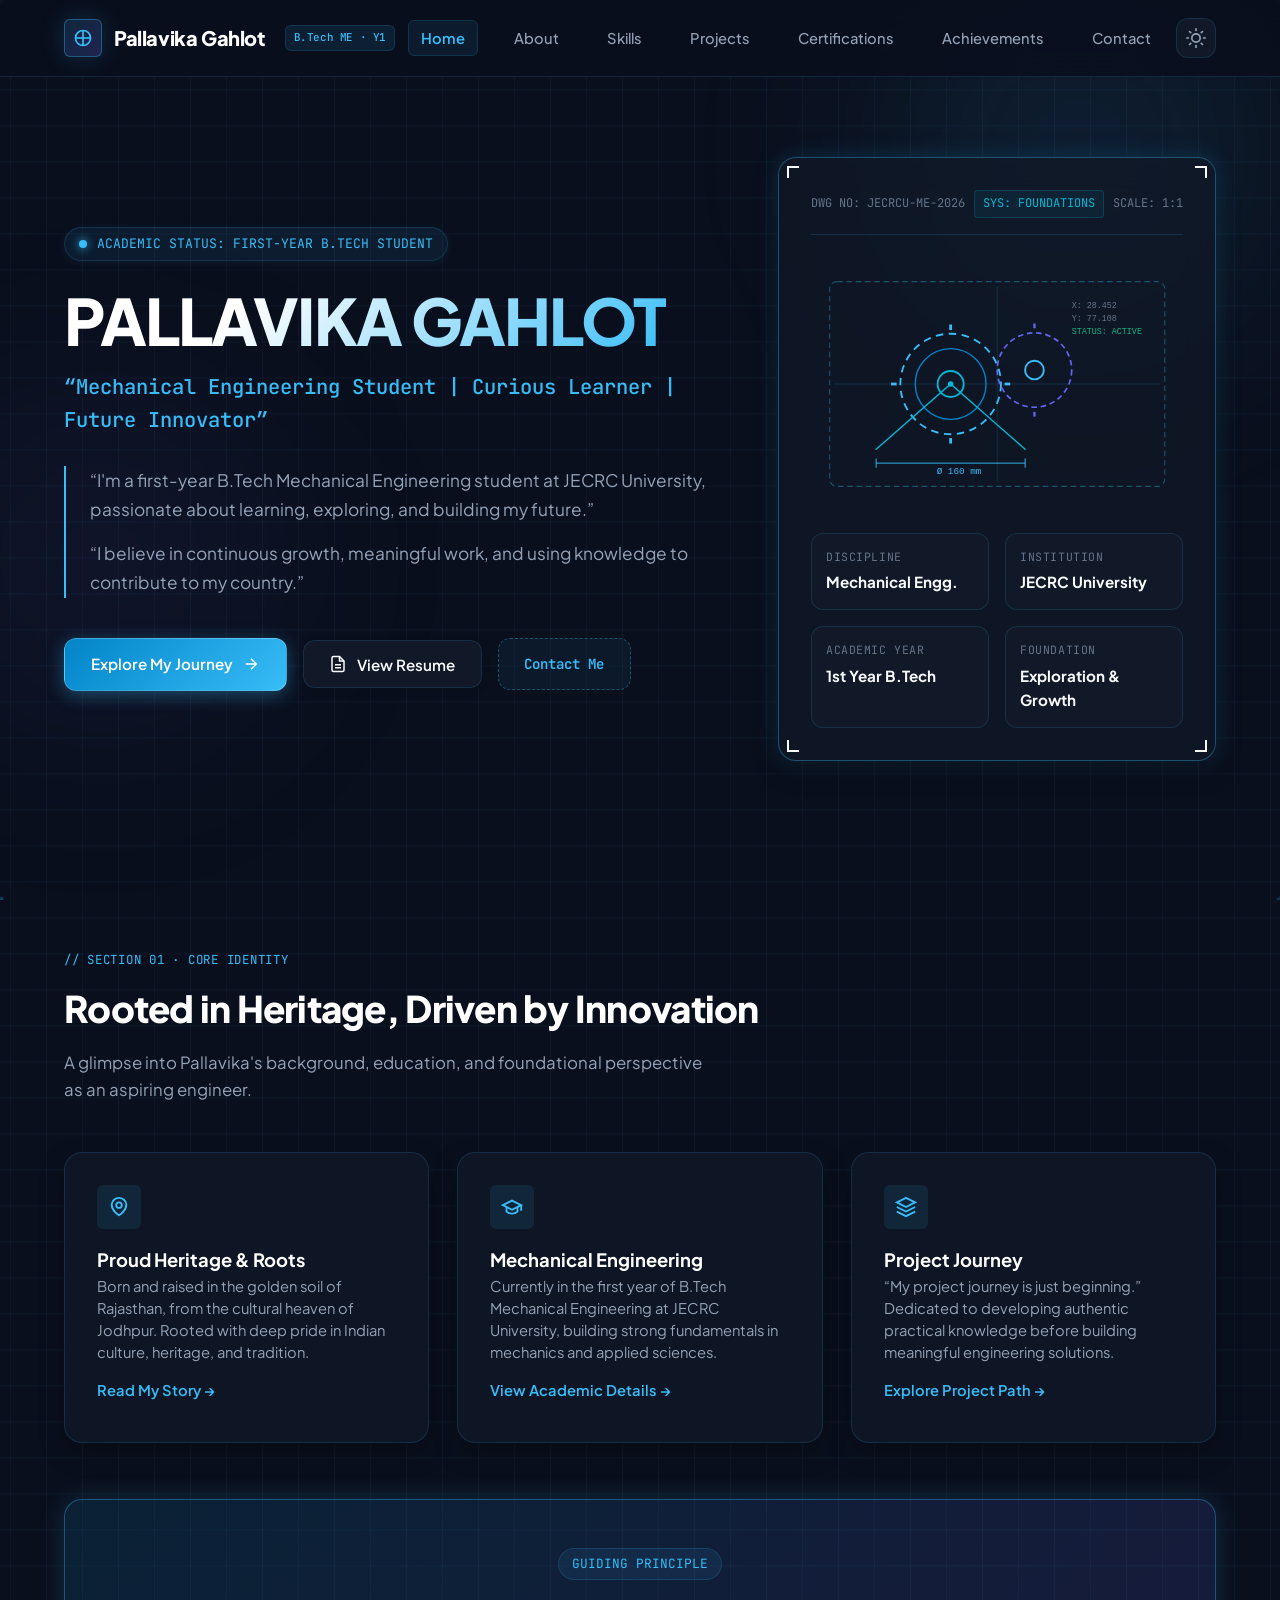
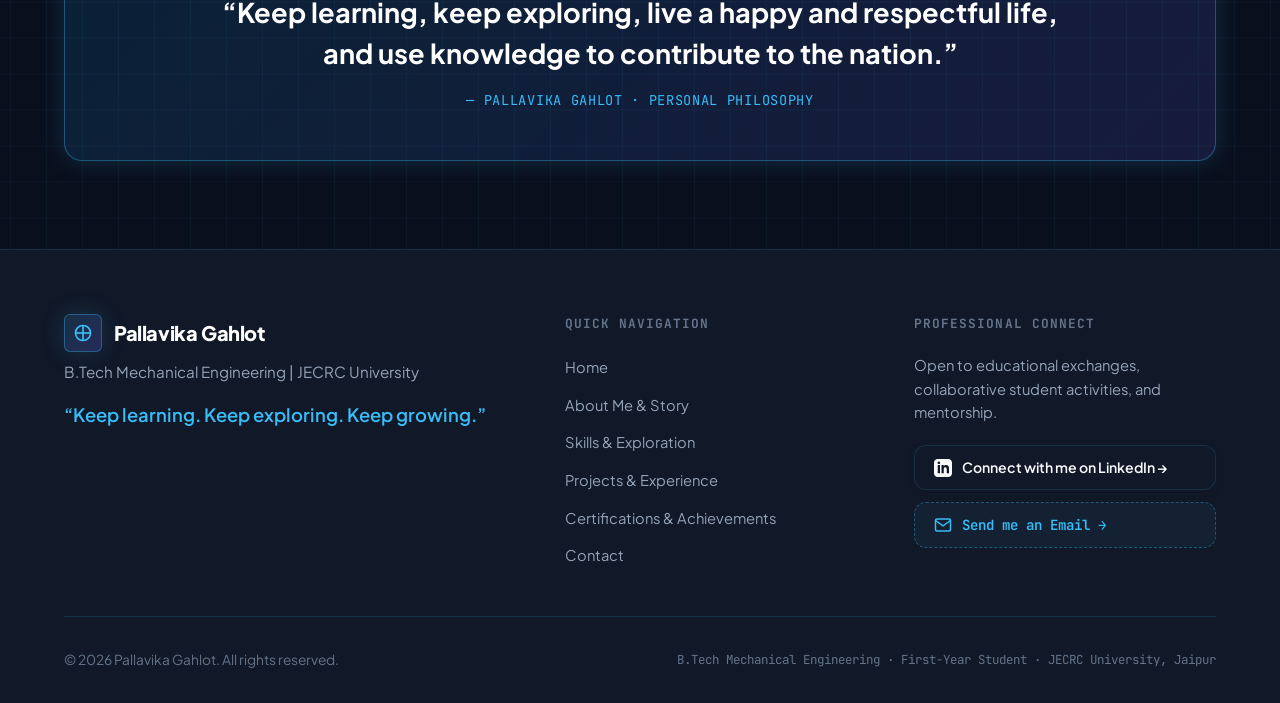
==== commit c6275dd6: "Update index.html" ====
--- a/index.html
+++ b/index.html
@@ -7,7 +7,8 @@
   <meta name="description" content="Personal portfolio of Pallavika Gahlot, a first-year B.Tech Mechanical Engineering student at JECRC University, passionate about learning, exploration, innovation, and contributing to India.">
   <link rel="stylesheet" href="css/style.css">
   <link rel="stylesheet" href="css/blueprint.css">
-</head>
+</head> <script src="https://cdn.botpress.cloud/webchat/v5.0/inject.js"></script>
+<script src="https://files.bpcontent.cloud/2026/10/07/18/20261007181102-N3RGZQBU.js" defer></script>
 <body>
   <!-- Ambient Background Lighting & Blueprint Grid -->
   <div class="blueprint-background">
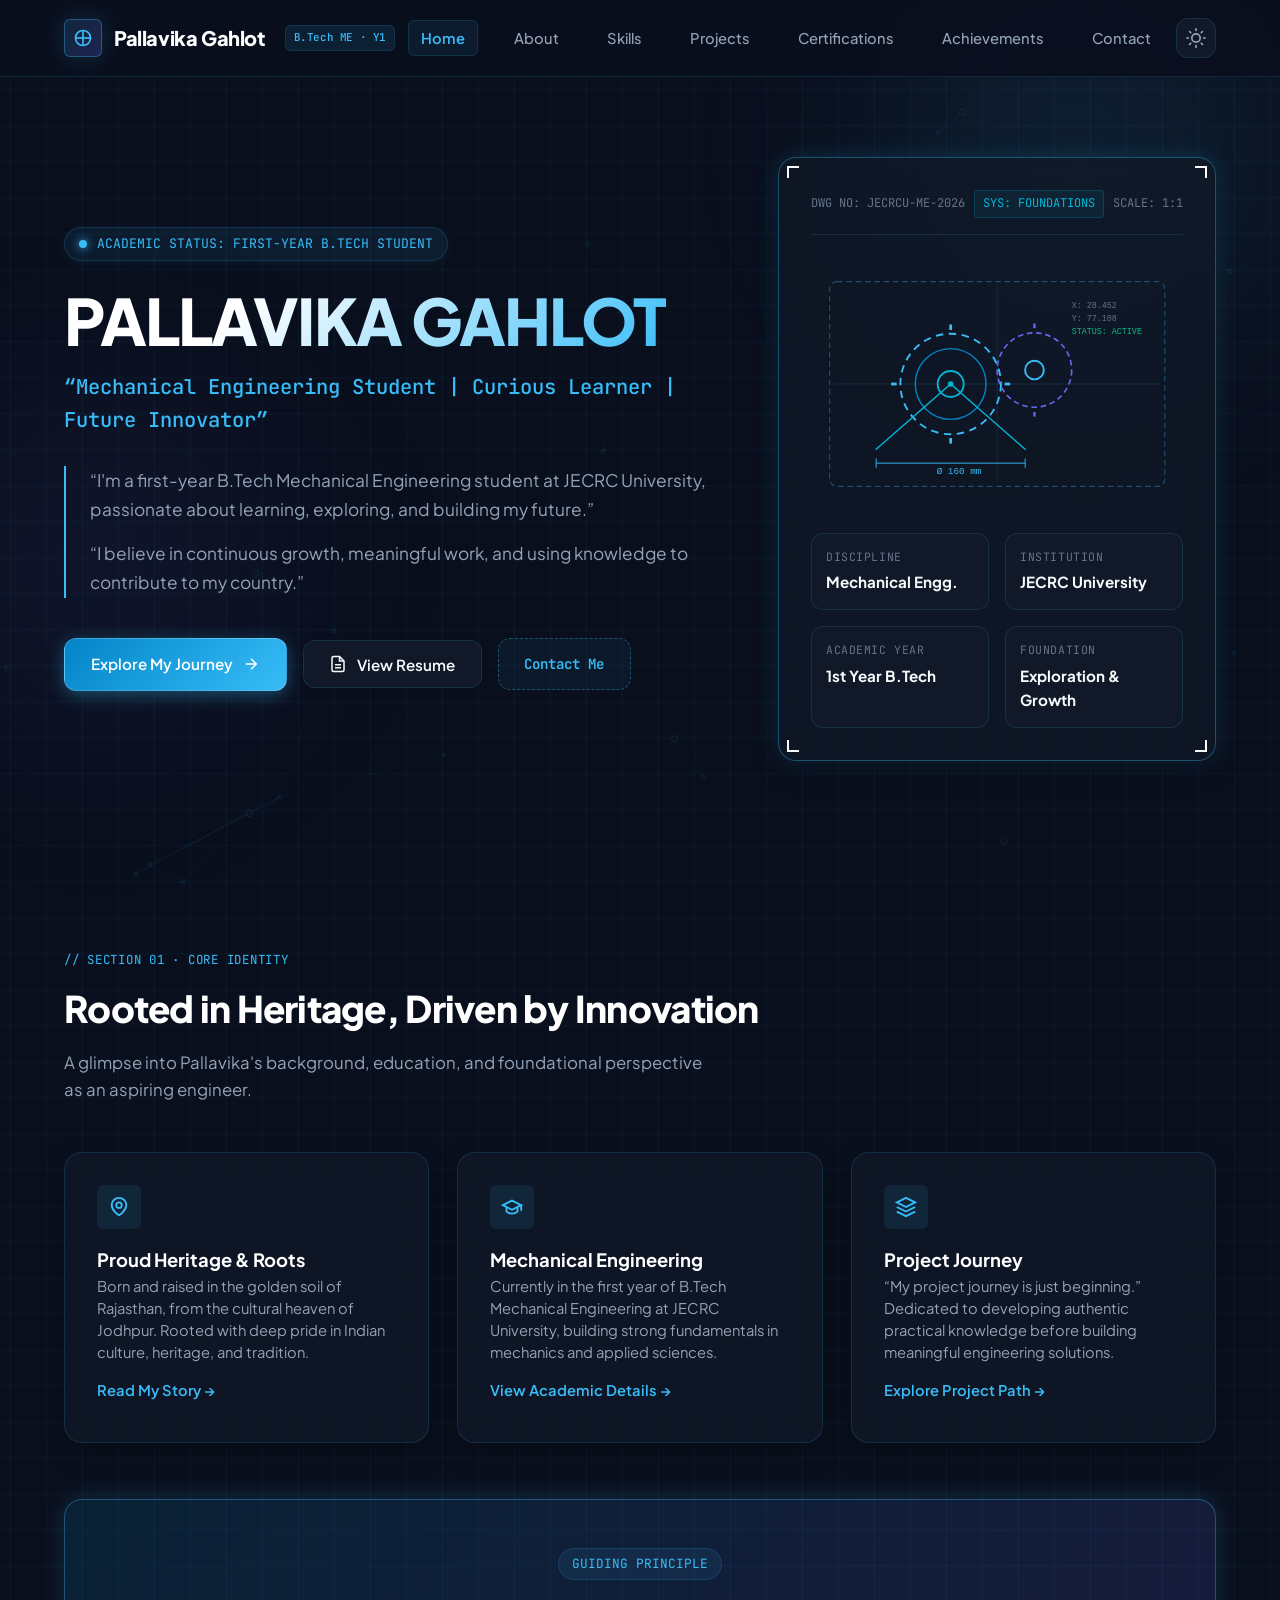
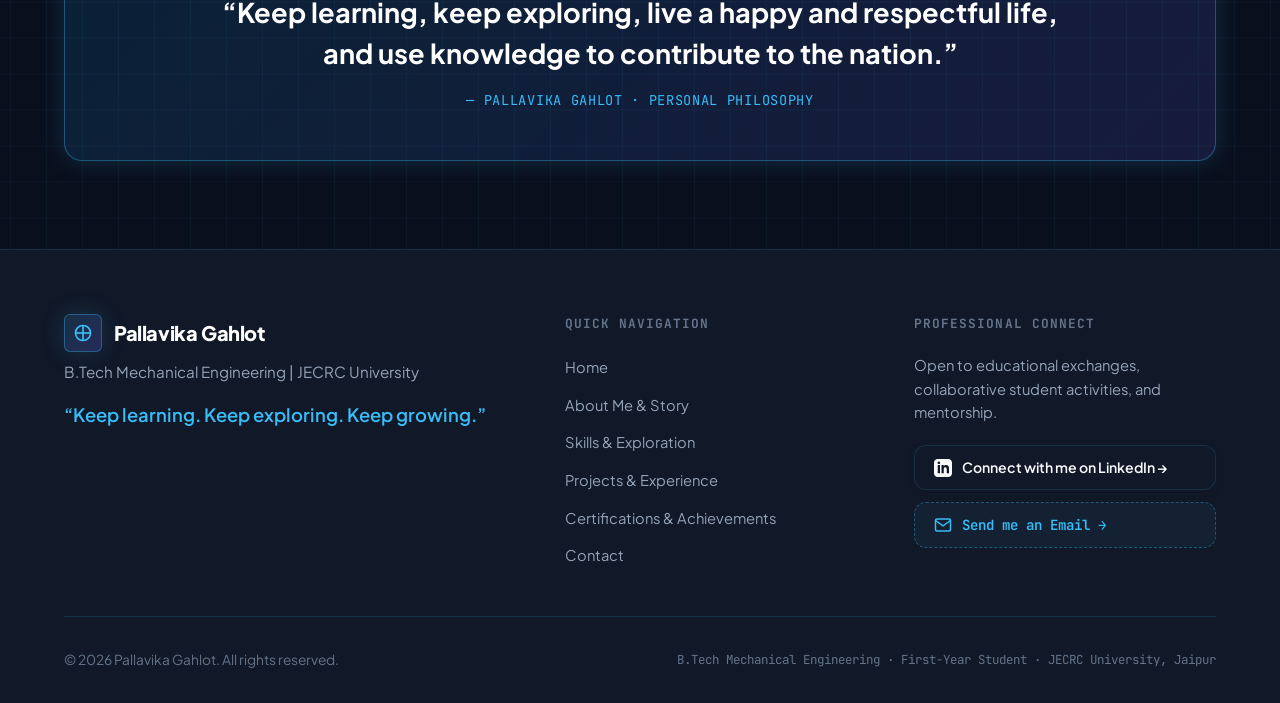
==== commit 285b74ed: "Update index.html" ====
--- a/index.html
+++ b/index.html
@@ -7,7 +7,7 @@
   <meta name="description" content="Personal portfolio of Pallavika Gahlot, a first-year B.Tech Mechanical Engineering student at JECRC University, passionate about learning, exploration, innovation, and contributing to India.">
   <link rel="stylesheet" href="css/style.css">
   <link rel="stylesheet" href="css/blueprint.css">
-</head> <script src="https://cdn.botpress.cloud/webchat/v5.0/inject.js"></script>
+</head script src="https://cdn.botpress.cloud/webchat/v5.0/inject.js"></script>
 <script src="https://files.bpcontent.cloud/2026/10/07/18/20261007181102-N3RGZQBU.js" defer></script>
 <body>
   <!-- Ambient Background Lighting & Blueprint Grid -->
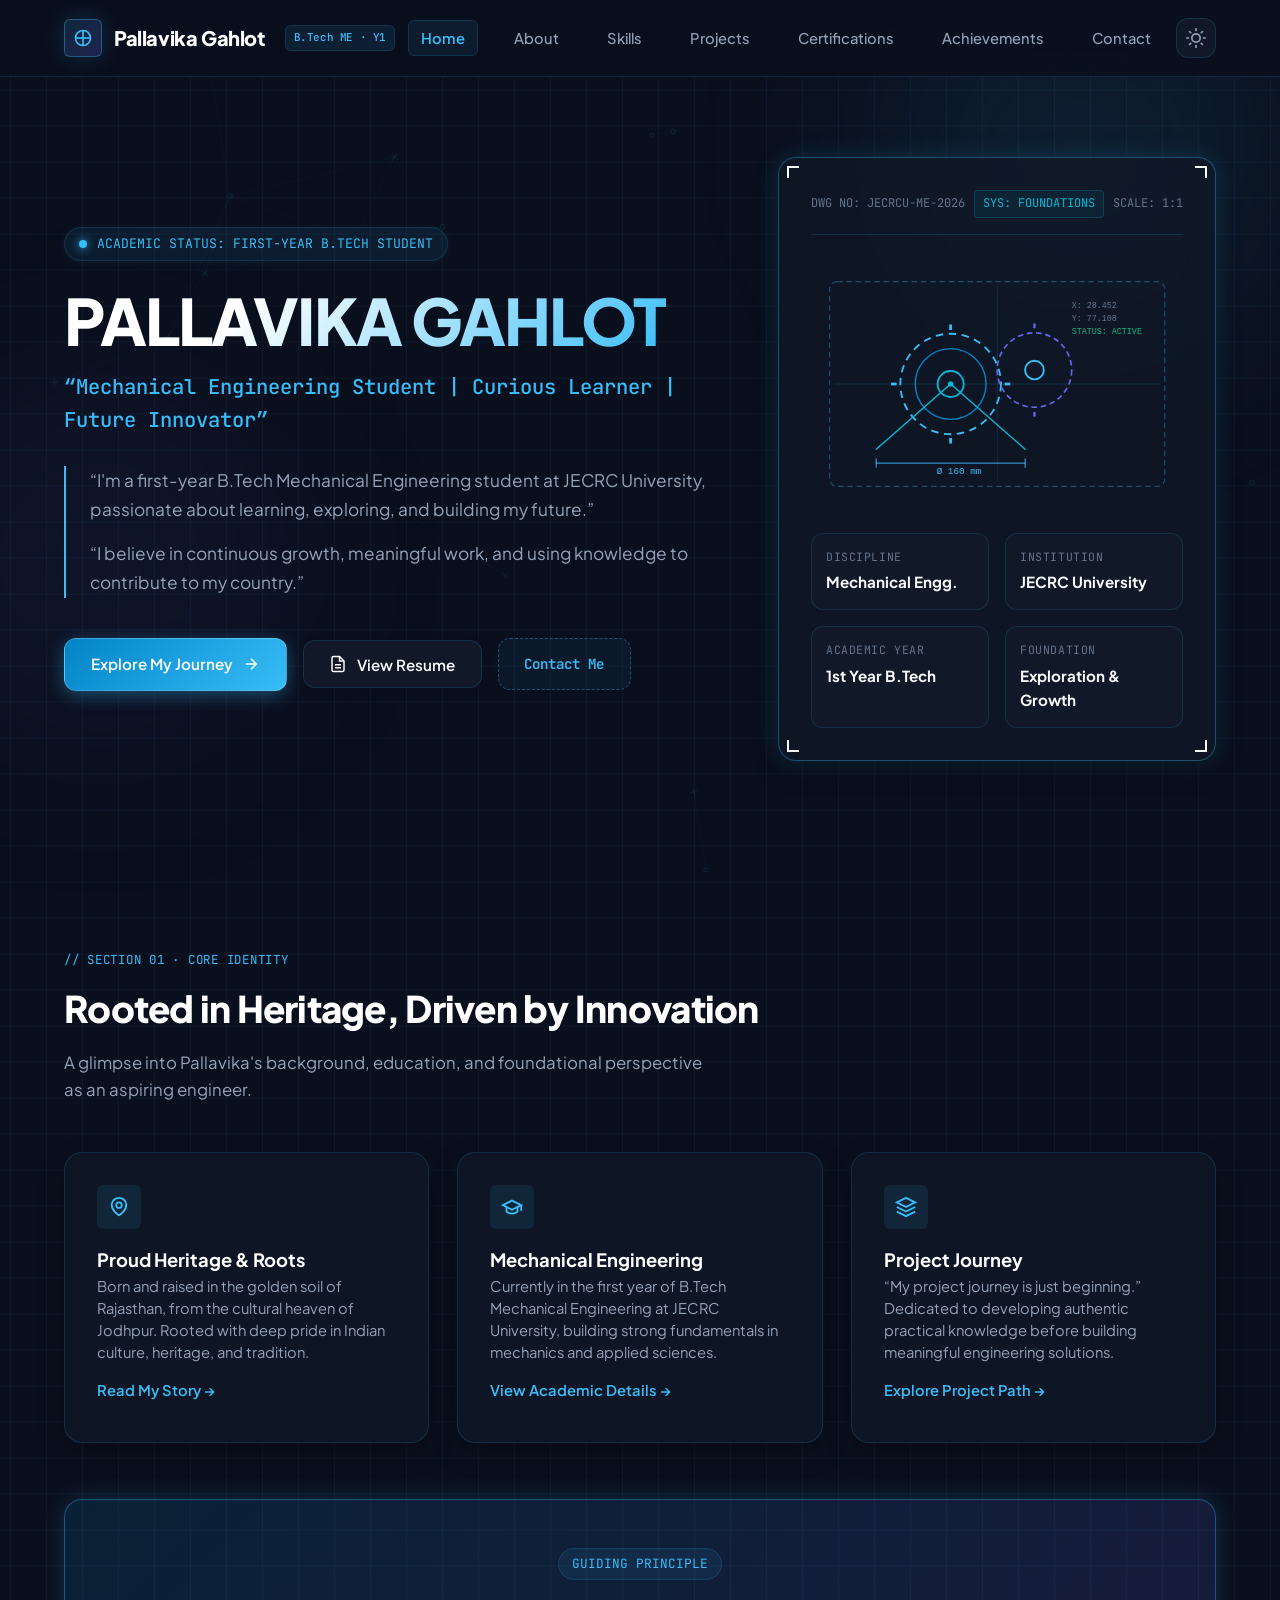
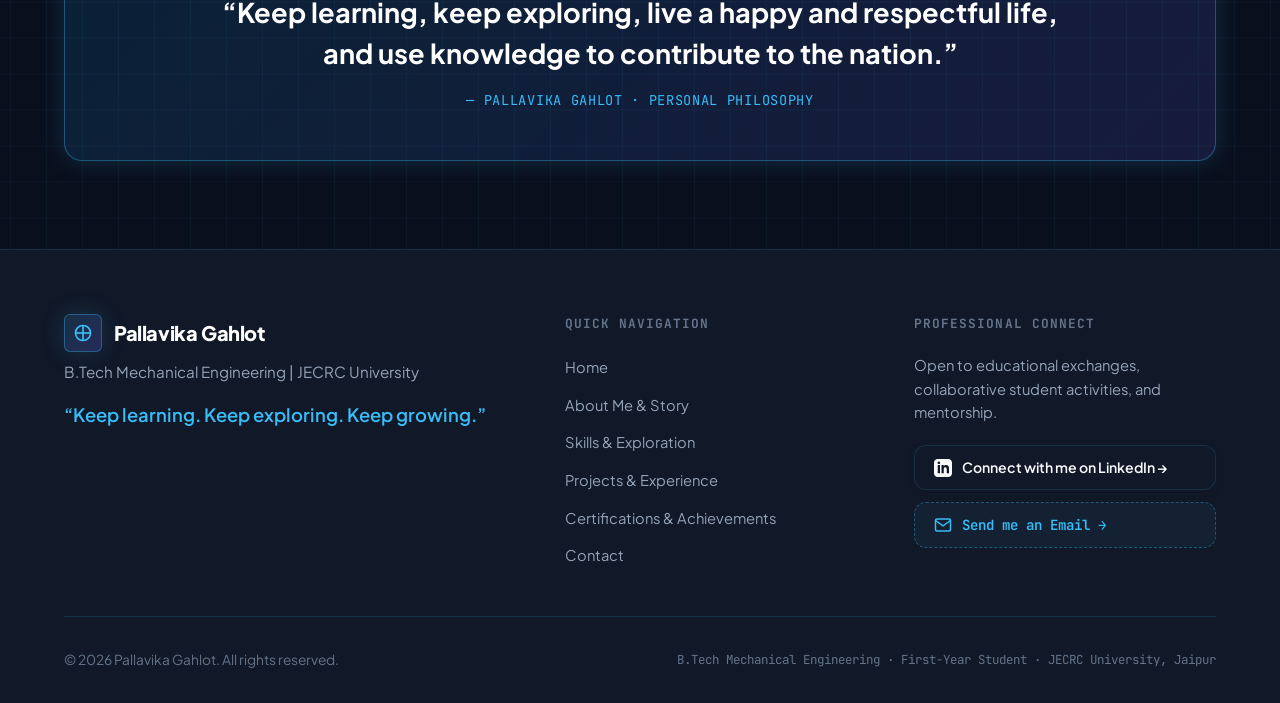
==== commit 1063d87f: "Update index.html" ====
--- a/index.html
+++ b/index.html
@@ -7,7 +7,8 @@
   <meta name="description" content="Personal portfolio of Pallavika Gahlot, a first-year B.Tech Mechanical Engineering student at JECRC University, passionate about learning, exploration, innovation, and contributing to India.">
   <link rel="stylesheet" href="css/style.css">
   <link rel="stylesheet" href="css/blueprint.css">
-</head script src="https://cdn.botpress.cloud/webchat/v5.0/inject.js"></script>
+</head>
+  <script src="https://cdn.botpress.cloud/webchat/v5.0/inject.js"></script>
 <script src="https://files.bpcontent.cloud/2026/10/07/18/20261007181102-N3RGZQBU.js" defer></script>
 <body>
   <!-- Ambient Background Lighting & Blueprint Grid -->
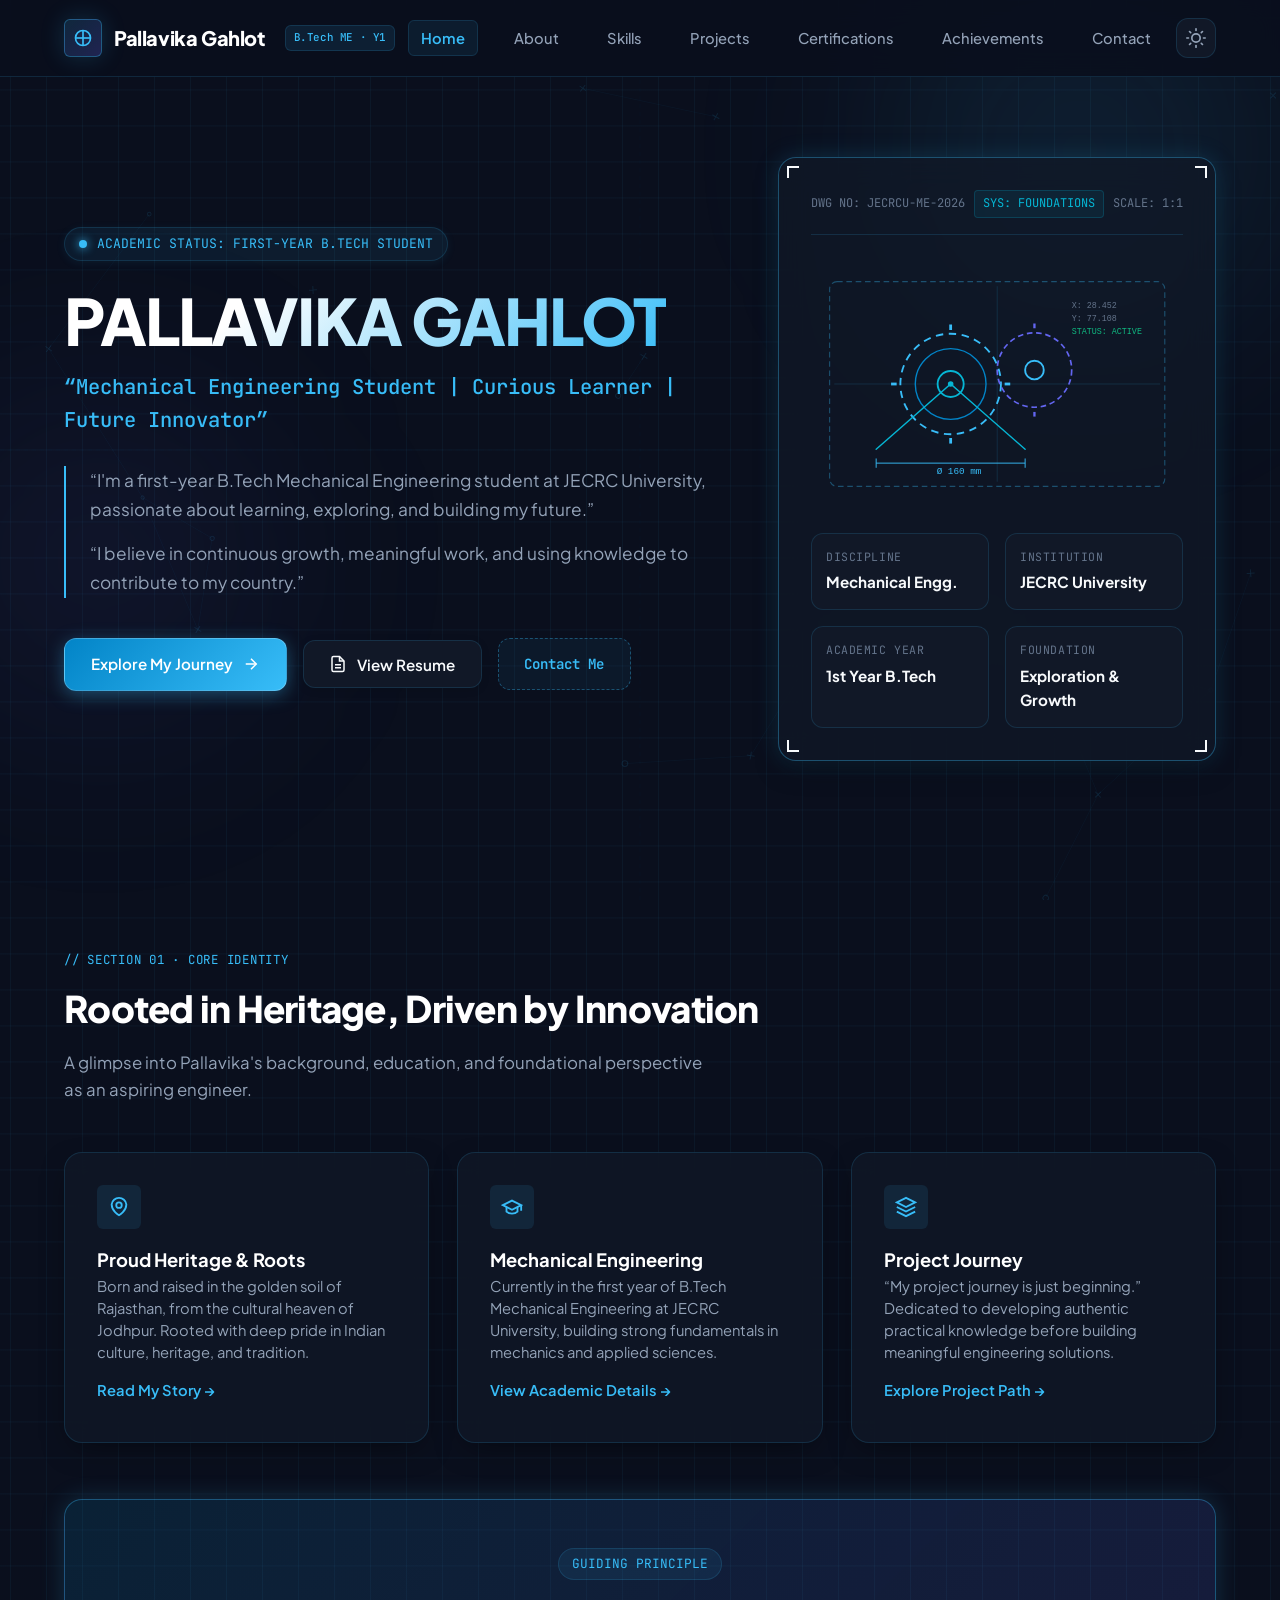
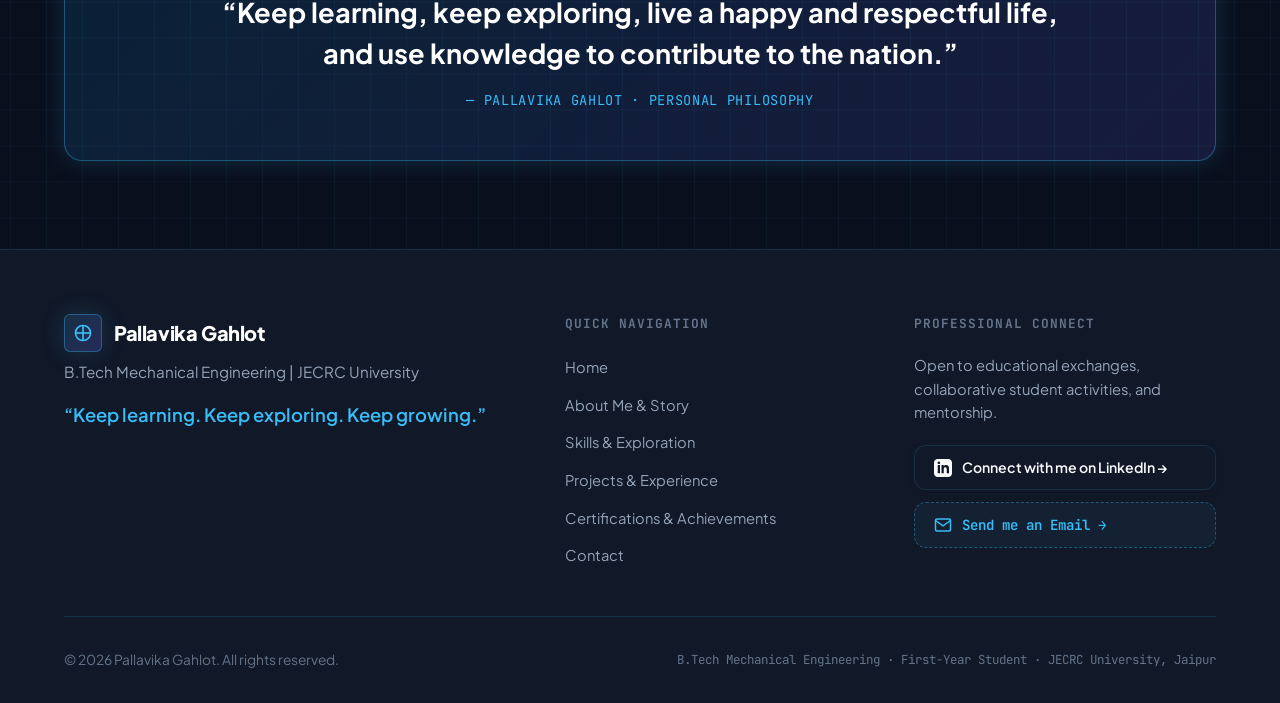
==== commit 8cf741dc: "Update index.html" ====
--- a/index.html
+++ b/index.html
@@ -8,7 +8,7 @@
   <link rel="stylesheet" href="css/style.css">
   <link rel="stylesheet" href="css/blueprint.css">
 </head>
-  <script src="https://cdn.botpress.cloud/webchat/v5.0/inject.js"></script>
+<script src="https://cdn.botpress.cloud/webchat/v5.0/inject.js"></script>
 <script src="https://files.bpcontent.cloud/2026/10/07/18/20261007181102-N3RGZQBU.js" defer></script>
 <body>
   <!-- Ambient Background Lighting & Blueprint Grid -->
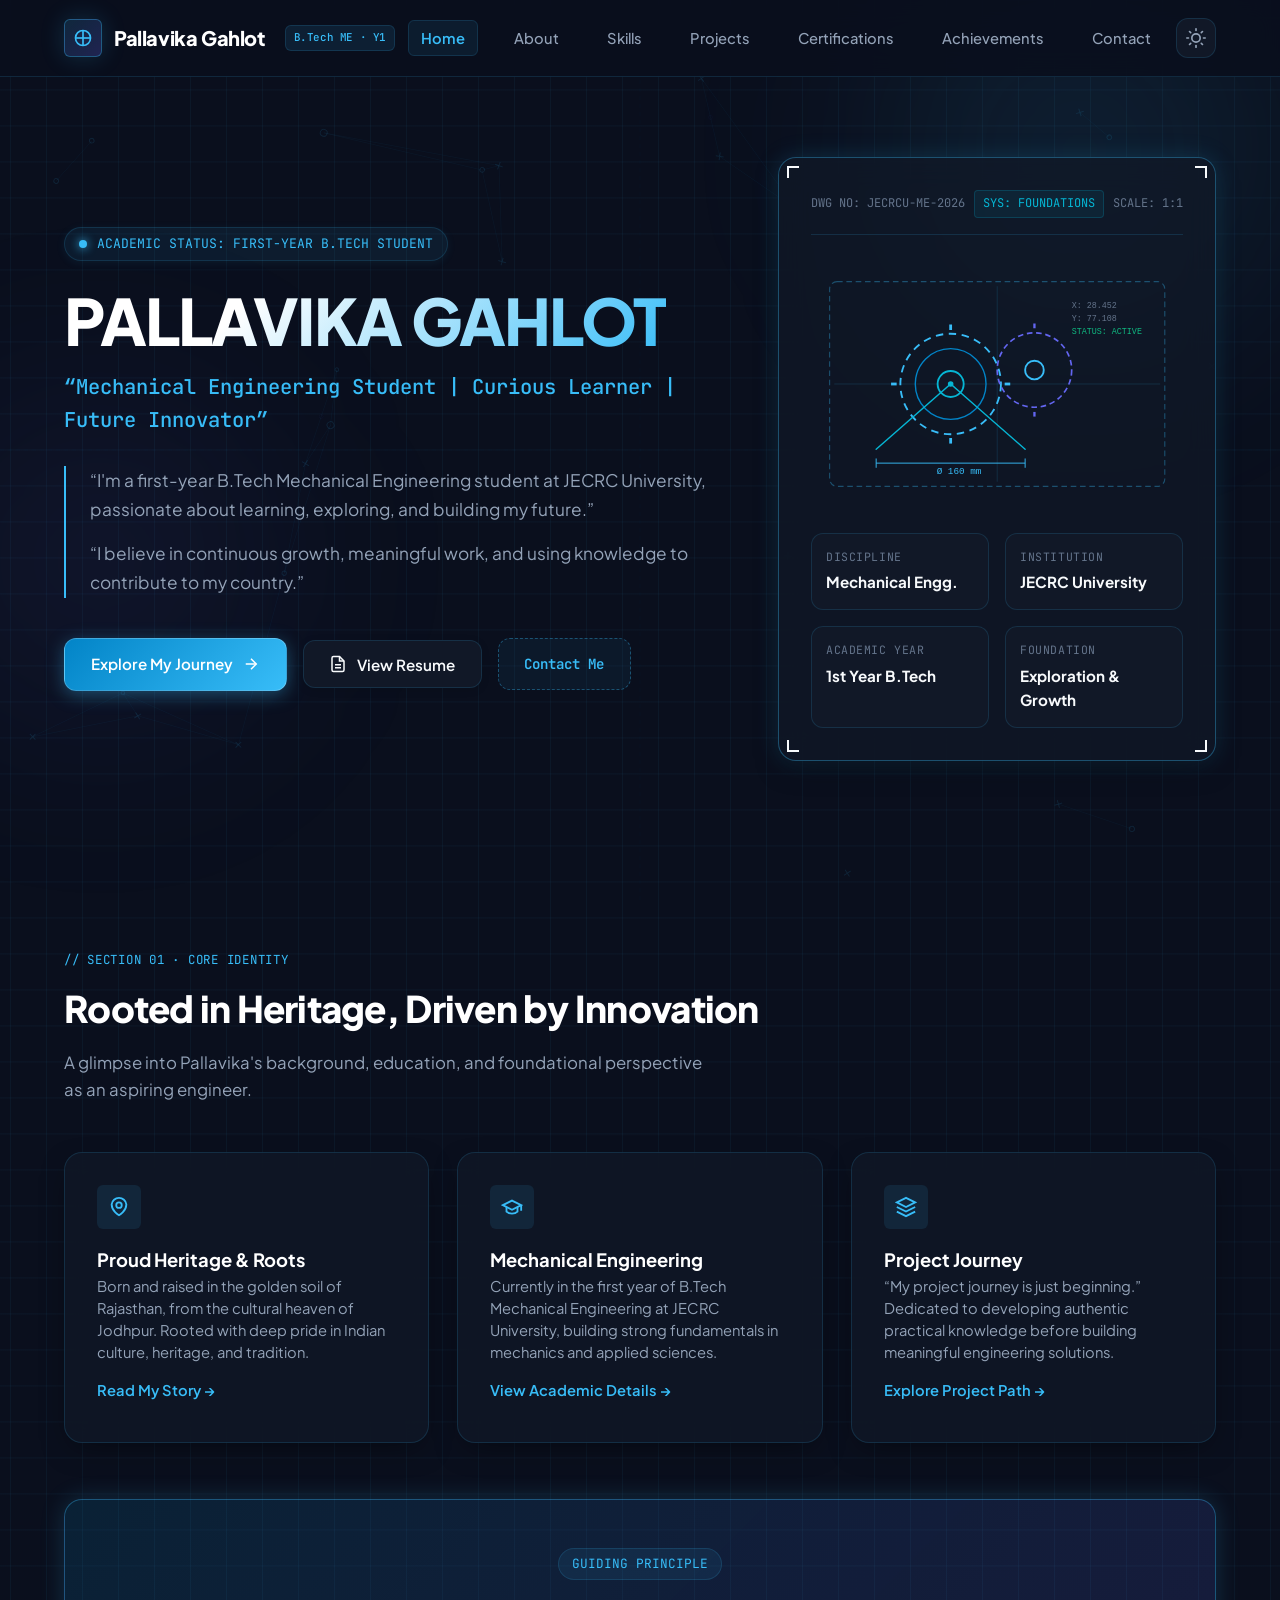
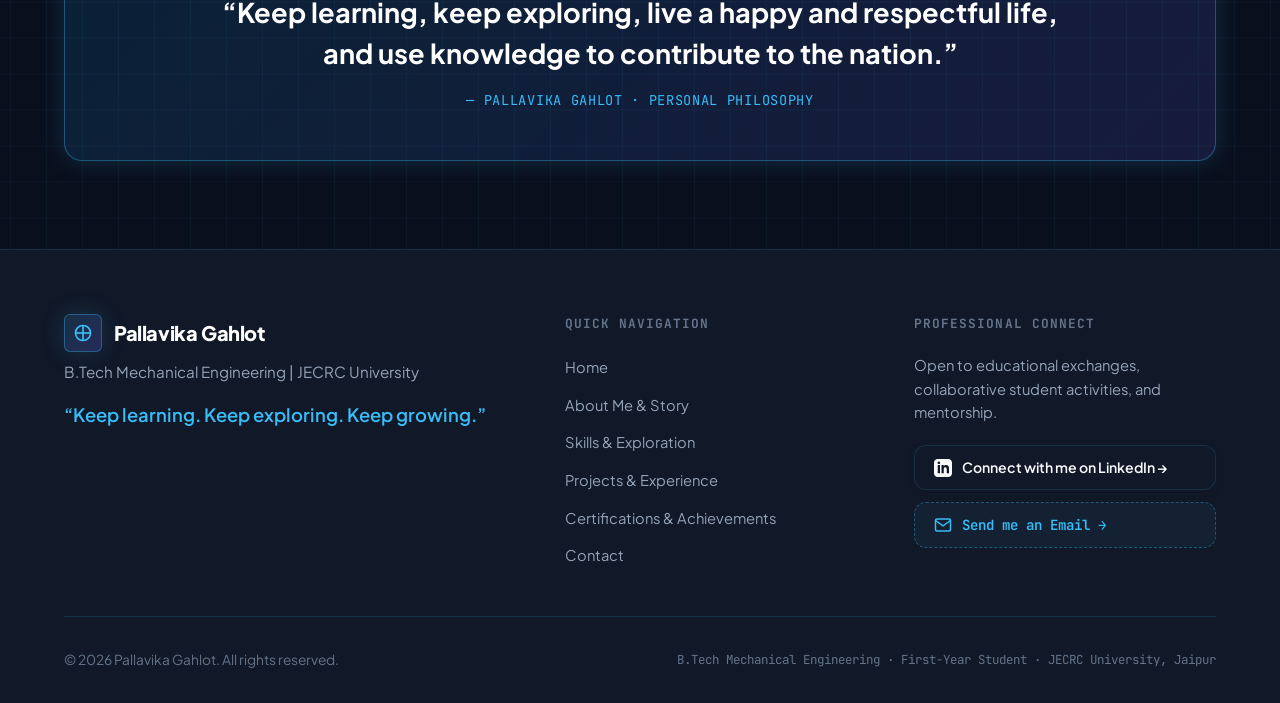
==== commit 269bdf81: "Update index.html" ====
--- a/index.html
+++ b/index.html
@@ -7,8 +7,7 @@
   <meta name="description" content="Personal portfolio of Pallavika Gahlot, a first-year B.Tech Mechanical Engineering student at JECRC University, passionate about learning, exploration, innovation, and contributing to India.">
   <link rel="stylesheet" href="css/style.css">
   <link rel="stylesheet" href="css/blueprint.css">
-</head>
-<script src="https://cdn.botpress.cloud/webchat/v5.0/inject.js"></script>
+</head><script src="https://cdn.botpress.cloud/webchat/v5.0/inject.js"></script>
 <script src="https://files.bpcontent.cloud/2026/10/07/18/20261007181102-N3RGZQBU.js" defer></script>
 <body>
   <!-- Ambient Background Lighting & Blueprint Grid -->
